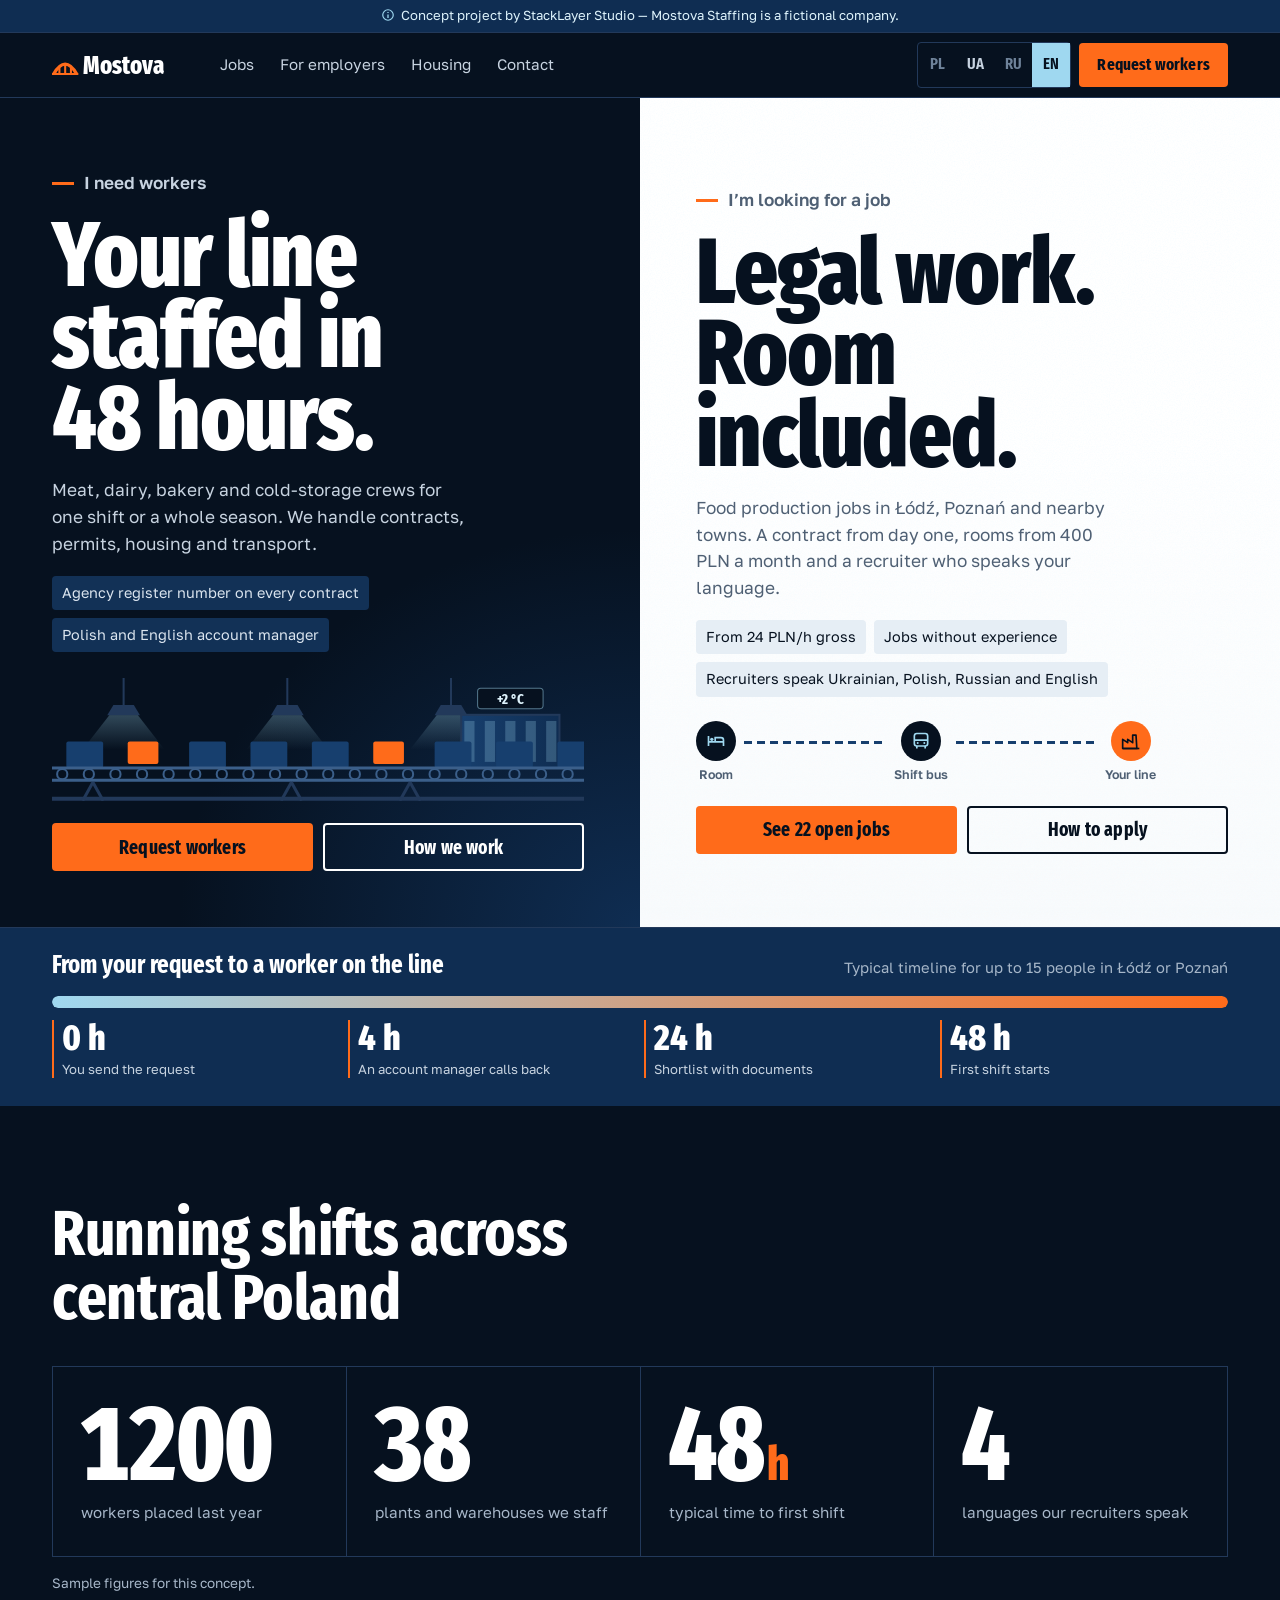
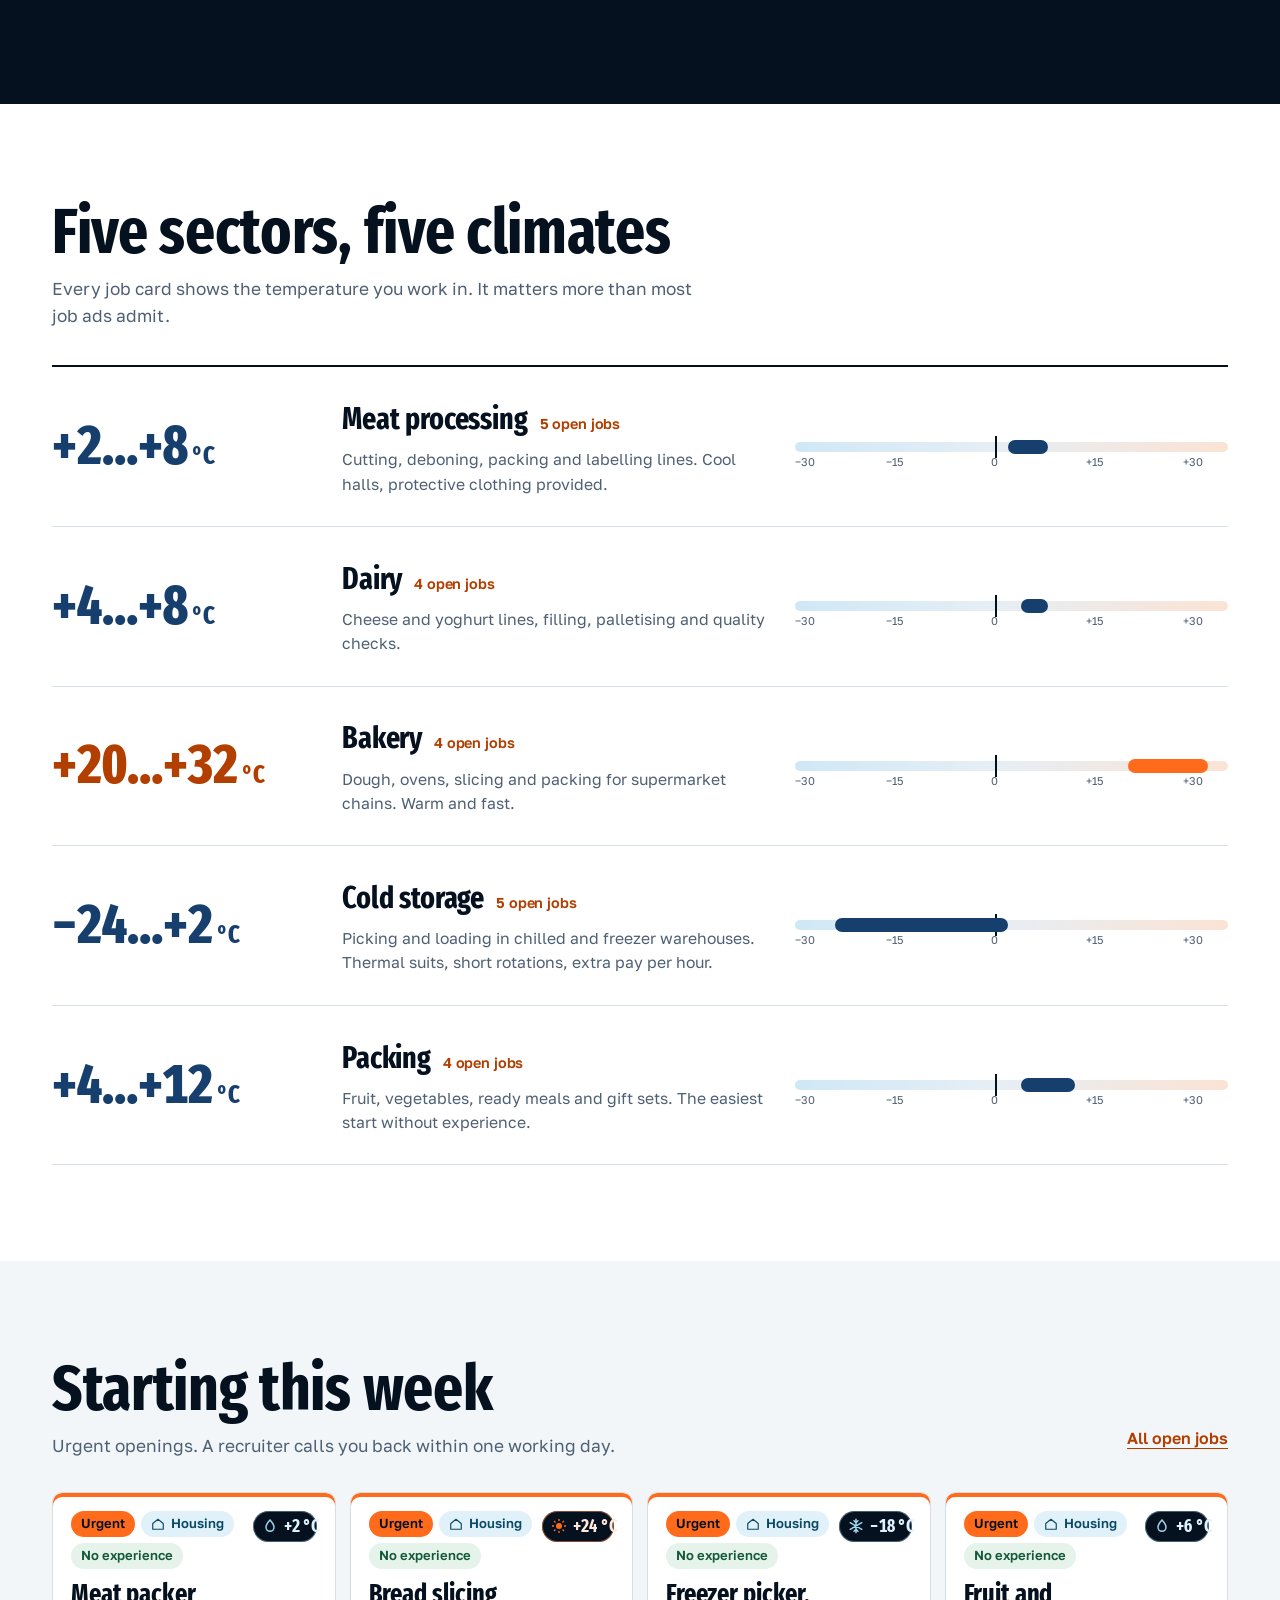
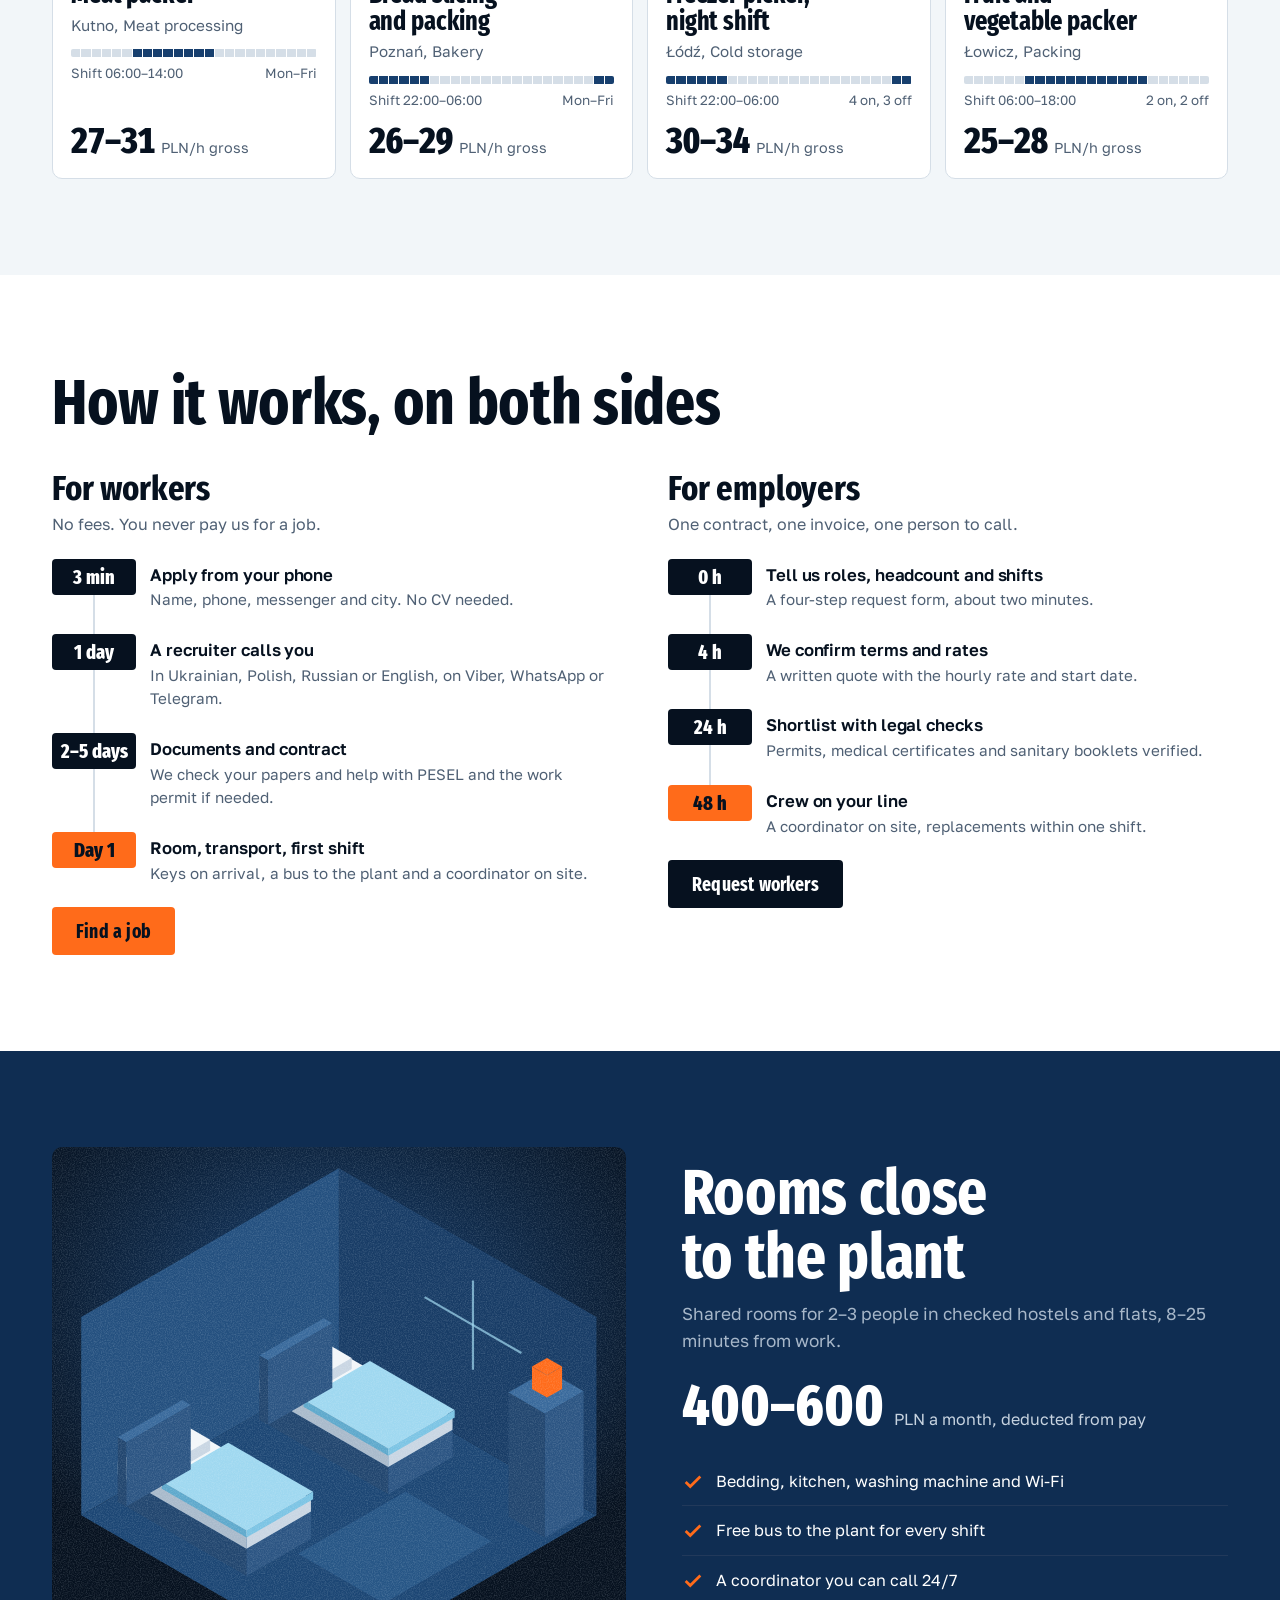
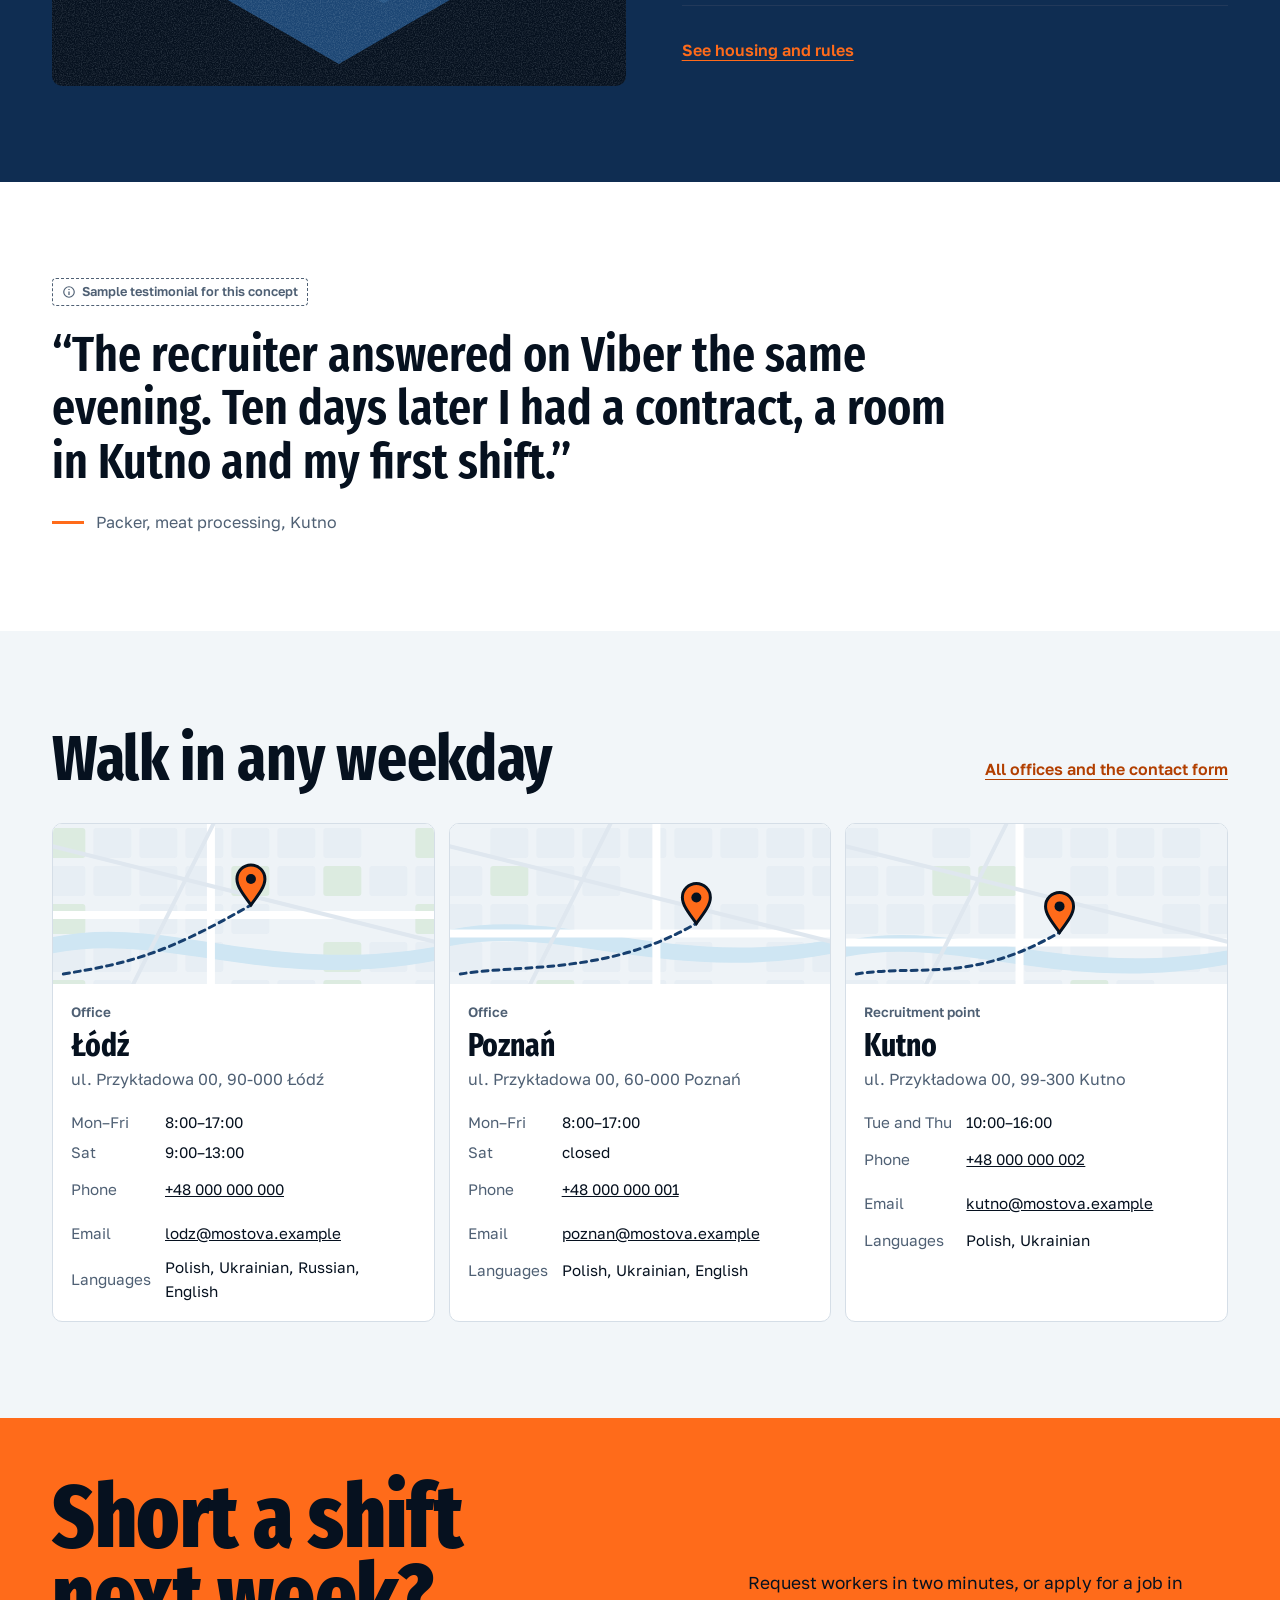
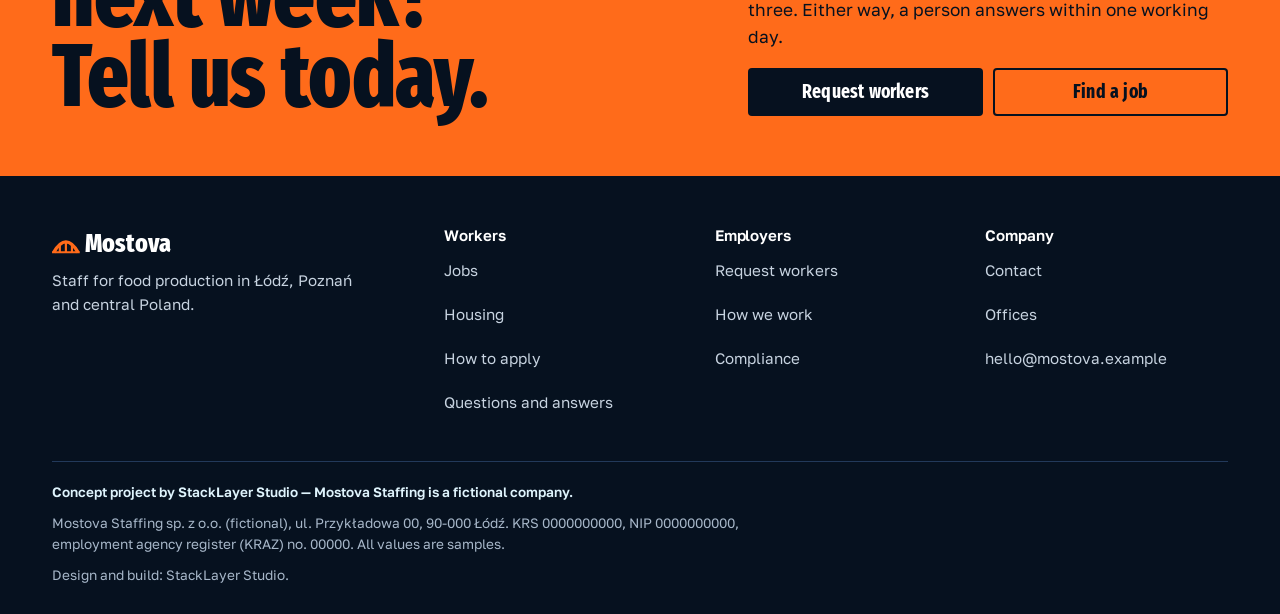
==== index.html @ 9c50c9c3 "Mostova Staffing website concept (Cold Chain)" ====
<!doctype html>
<html lang="en">
<head>
<meta charset="utf-8">
<meta name="viewport" content="width=device-width, initial-scale=1">
<title>Mostova Staffing — food production jobs and workers in Poland</title>
<meta name="description" content="Legal food production jobs with housing in Łódź, Poznań and nearby towns. Workers on the line within 48 hours. Concept project.">
<meta name="theme-color" content="#06111f">
<link rel="icon" href="assets/favicon.svg" type="image/svg+xml">
<link rel="canonical" href="https://stacklayer-studio.github.io/mostova-concept/">
<meta property="og:type" content="website">
<meta property="og:site_name" content="Mostova Staffing (concept)">
<meta property="og:title" content="Mostova Staffing — food production jobs and workers in Poland">
<meta property="og:description" content="Legal food production jobs with housing in Łódź, Poznań and nearby towns. Workers on the line within 48 hours. Concept project.">
<meta property="og:url" content="https://stacklayer-studio.github.io/mostova-concept/">
<meta property="og:image" content="https://stacklayer-studio.github.io/mostova-concept/og.png">
<meta property="og:image:width" content="1200">
<meta property="og:image:height" content="630">
<meta property="og:image:alt" content="Mostova Staffing concept: food production jobs with shift bars and temperature chips">
<meta property="og:locale" content="en_GB">
<meta property="og:locale:alternate" content="uk_UA">
<meta name="twitter:card" content="summary_large_image">
<link rel="preconnect" href="https://fonts.googleapis.com">
<link rel="preconnect" href="https://fonts.gstatic.com" crossorigin>
<link href="https://fonts.googleapis.com/css2?family=Fira+Sans+Extra+Condensed:wght@600;700;800&family=Golos+Text:wght@400;500;600;700&display=swap" rel="stylesheet">
<link rel="stylesheet" href="assets/styles.css">
<script>document.documentElement.classList.add("js");try{var l=localStorage.getItem("mostova.lang");if(l==="uk")document.documentElement.lang="uk"}catch(e){}</script>
<script src="assets/i18n.js" defer></script>
<script src="assets/data.js" defer></script>
<script src="assets/app.js" defer></script>
</head>
<body data-page="home" data-title="meta.home.t" data-desc="meta.home.d">
<a class="skip" href="#main" data-i18n="skip">Skip to content</a>
<p class="concept"><svg viewBox="0 0 24 24" aria-hidden="true"><circle cx="12" cy="12" r="9" fill="none" stroke="currentColor" stroke-width="2"/><path d="M12 11v6M12 7v1.5" stroke="currentColor" stroke-width="2.2"/></svg><span data-i18n="banner">Concept project by StackLayer Studio — Mostova Staffing is a fictional company.</span></p>
<header class="site-header">
  <div class="wrap">
    <a class="brand" href="index.html" data-i18n-attr="aria-label:brand.home" aria-label="Mostova Staffing, home"><svg viewBox="0 0 150 34" aria-hidden="true"><path d="M2 28 Q16 4 30 28" fill="none" stroke="#ff6b1a" stroke-width="4"/><path d="M0 28h32M9 28v-8M16 28v-11M23 28v-8" stroke="#ff6b1a" stroke-width="2.5"/><text x="38" y="28" fill="#fff" font-family="Fira Sans Extra Condensed, Arial Narrow, sans-serif" font-weight="800" font-size="30">Mostova</text></svg></a>
    <nav class="nav" data-i18n-attr="aria-label:nav.main" aria-label="Main">
      <a href="jobs.html" data-i18n="nav.jobs">Jobs</a>
      <a href="employers.html" data-i18n="nav.employers">For employers</a>
      <a href="housing.html" data-i18n="nav.housing">Housing</a>
      <a href="contact.html" data-i18n="nav.contact">Contact</a>
    </nav>
    <div class="header-end">
      <div class="lang" role="group" data-i18n-attr="aria-label:lang.label" aria-label="Language">
        <button type="button" lang="pl" aria-disabled="true" data-i18n-attr="data-tip:lang.soon" data-tip="Coming soon">PL<span class="sr"> <span data-i18n="lang.soon">Coming soon</span></span></button>
        <button type="button" lang="uk" data-lang="uk" aria-pressed="false">UA<span class="sr"> Українська</span></button>
        <button type="button" lang="ru" aria-disabled="true" data-i18n-attr="data-tip:lang.soon" data-tip="Coming soon">RU<span class="sr"> <span data-i18n="lang.soon">Coming soon</span></span></button>
        <button type="button" lang="en" data-lang="en" aria-pressed="true">EN<span class="sr"> English</span></button>
      </div>
      <a class="btn btn-orange btn-sm header-cta" href="employers.html#request" data-i18n="nav.request">Request workers</a>
      <button class="menu-btn" type="button" aria-expanded="false" aria-controls="mobile-nav" data-i18n-attr="aria-label:nav.menu" aria-label="Menu">
        <svg width="22" height="22" viewBox="0 0 22 22" aria-hidden="true"><path class="l1" d="M3 6h16" stroke="currentColor" stroke-width="2"/><path class="l2" d="M3 11h16" stroke="currentColor" stroke-width="2"/><path class="l3" d="M3 16h16" stroke="currentColor" stroke-width="2"/></svg>
      </button>
    </div>
  </div>
  <nav class="mobile-nav" id="mobile-nav" data-i18n-attr="aria-label:nav.menu" aria-label="Menu"><div>
    <a href="index.html" data-i18n="nav.home" aria-current="page">Home</a>
    <a href="jobs.html" data-i18n="nav.jobs">Jobs</a>
      <a href="employers.html" data-i18n="nav.employers">For employers</a>
      <a href="housing.html" data-i18n="nav.housing">Housing</a>
      <a href="contact.html" data-i18n="nav.contact">Contact</a>
    <a class="btn btn-orange" href="employers.html#request" data-i18n="nav.request">Request workers</a>
  </div></nav>
</header>
<main id="main">

  <section class="hero" aria-labelledby="work-h">
    <div class="hero-grid">
      <div class="path path-work">
        <p data-i18n="home.work.who" class="who">I’m looking for a job</p>
        <h1 data-i18n="home.work.h" id="work-h">Legal work. Room included.</h1>
        <p data-i18n="home.work.p">Food production jobs in Łódź, Poznań and nearby towns. A contract from day one, rooms from 400 PLN a month and a recruiter who speaks your language.</p>
        <ul class="facts"><li data-i18n="home.work.f1">From 24 PLN/h gross</li><li data-i18n="home.work.f2">Jobs without experience</li><li data-i18n="home.work.f3">Recruiters speak Ukrainian, Polish, Russian and English</li></ul>
        <div class="route" role="img" data-i18n-attr="aria-label:home.route.aria" aria-label="From your room to the line: a free shift bus, 8 to 25 minutes.">
          <div class="stop"><span><svg viewBox="0 0 24 24" aria-hidden="true"><path d="M3 18V6M3 13h18v5M21 13v-2a3 3 0 00-3-3h-7v5" fill="none" stroke="currentColor" stroke-width="2"/><circle cx="7" cy="10" r="2" fill="currentColor"/></svg></span><span data-i18n="home.route.room">Room</span></div><i class="seg"></i>
          <div class="stop"><span><svg viewBox="0 0 24 24" aria-hidden="true"><rect x="4" y="3" width="16" height="15" rx="3" fill="none" stroke="currentColor" stroke-width="2"/><path d="M4 11h16M7 21v-3M17 21v-3" stroke="currentColor" stroke-width="2"/><circle cx="8" cy="14.5" r="1.2" fill="currentColor"/><circle cx="16" cy="14.5" r="1.2" fill="currentColor"/></svg></span><span data-i18n="home.route.bus">Shift bus</span></div><i class="seg"></i>
          <div class="stop"><span><svg viewBox="0 0 24 24" aria-hidden="true"><path d="M2 21V10l6 4V10l6 4V5h4l1 16z" fill="none" stroke="currentColor" stroke-width="2" stroke-linejoin="round"/><path d="M2 21h20" stroke="currentColor" stroke-width="2"/></svg></span><span data-i18n="home.route.line">Your line</span></div>
        </div>
        <div class="ctas">
          <a class="btn btn-orange" href="jobs.html" id="heroJobs">See 22 open jobs</a>
          <a class="btn btn-ghost" href="#how" data-i18n="home.work.cta2">How to apply</a>
        </div>
      </div>
      <div class="path path-hire on-dark">
        <p data-i18n="home.hire.who" class="who">I need workers</p>
        <h2 data-i18n="home.hire.h">Your line staffed in 48 hours.</h2>
        <p data-i18n="home.hire.p">Meat, dairy, bakery and cold-storage crews for one shift or a whole season. We handle contracts, permits, housing and transport.</p>
        <ul class="facts"><li data-i18n="home.hire.f1">Agency register number on every contract</li><li data-i18n="home.hire.f2">Polish and English account manager</li></ul>
        <svg class="line-art" viewBox="0 0 520 120" aria-hidden="true" preserveAspectRatio="xMidYMax slice">
  <defs><linearGradient id="beamh" x1="0" y1="0" x2="0" y2="1"><stop offset="0" stop-color="#9fd8f0" stop-opacity=".55"/><stop offset="1" stop-color="#9fd8f0" stop-opacity="0"/></linearGradient>
  <linearGradient id="doorh" x1="0" y1="0" x2="1" y2="0"><stop offset="0" stop-color="#173f6e"/><stop offset="1" stop-color="#0f2d52"/></linearGradient></defs>
  <path d="M70 0v26.4" stroke="#22395a" stroke-width="2"/><path d="M54 36.4h32l-6-10h-20z" fill="#22395a"/><path d="M56 36.4L30 70h80L84 36.4z" fill="url(#beamh)" opacity=".5"/><path d="M230 0v26.4" stroke="#22395a" stroke-width="2"/><path d="M214 36.4h32l-6-10h-20z" fill="#22395a"/><path d="M216 36.4L190 70h80L244 36.4z" fill="url(#beamh)" opacity=".5"/><path d="M390 0v26.4" stroke="#22395a" stroke-width="2"/><path d="M374 36.4h32l-6-10h-20z" fill="#22395a"/><path d="M376 36.4L350 70h80L404 36.4z" fill="url(#beamh)" opacity=".5"/>
  <rect x="400" y="36" width="96" height="52" fill="url(#doorh)" stroke="#22395a" stroke-width="2"/>
  <path d="M408 42v40" stroke="#9fd8f0" stroke-opacity=".25" stroke-width="10"/><path d="M428 42v40" stroke="#9fd8f0" stroke-opacity=".25" stroke-width="10"/><path d="M448 42v40" stroke="#9fd8f0" stroke-opacity=".25" stroke-width="10"/><path d="M468 42v40" stroke="#9fd8f0" stroke-opacity=".25" stroke-width="10"/><path d="M488 42v40" stroke="#9fd8f0" stroke-opacity=".25" stroke-width="10"/>
  <rect x="416" y="10" width="64" height="20" rx="3" fill="#06111f" stroke="#9fd8f0" stroke-opacity=".5"/>
  <text x="448" y="25" text-anchor="middle" font-family="Fira Sans Extra Condensed, Arial Narrow, sans-serif" font-weight="700" font-size="14" fill="#def3fc">+2 °C</text>
  <g class="move"><rect class="crate" x="-46" y="62" width="36" height="26" rx="2"/><rect class="crate" x="14" y="62" width="36" height="26" rx="2"/><rect class="crate-hot" x="74" y="62" width="30" height="22" rx="2"/><rect class="crate" x="134" y="62" width="36" height="26" rx="2"/><rect class="crate" x="194" y="62" width="36" height="26" rx="2"/><rect class="crate" x="254" y="62" width="36" height="26" rx="2"/><rect class="crate-hot" x="314" y="62" width="30" height="22" rx="2"/><rect class="crate" x="374" y="62" width="36" height="26" rx="2"/><rect class="crate" x="434" y="62" width="36" height="26" rx="2"/><rect class="crate" x="494" y="62" width="36" height="26" rx="2"/><rect class="crate-hot" x="554" y="62" width="30" height="22" rx="2"/></g>
  <path class="belt" d="M0 88H520M0 100H520" stroke-width="3"/>
  <circle cx="10" cy="94" r="5" fill="none" stroke="#3b5f8a" stroke-width="2"/><circle cx="36" cy="94" r="5" fill="none" stroke="#3b5f8a" stroke-width="2"/><circle cx="62" cy="94" r="5" fill="none" stroke="#3b5f8a" stroke-width="2"/><circle cx="88" cy="94" r="5" fill="none" stroke="#3b5f8a" stroke-width="2"/><circle cx="114" cy="94" r="5" fill="none" stroke="#3b5f8a" stroke-width="2"/><circle cx="140" cy="94" r="5" fill="none" stroke="#3b5f8a" stroke-width="2"/><circle cx="166" cy="94" r="5" fill="none" stroke="#3b5f8a" stroke-width="2"/><circle cx="192" cy="94" r="5" fill="none" stroke="#3b5f8a" stroke-width="2"/><circle cx="218" cy="94" r="5" fill="none" stroke="#3b5f8a" stroke-width="2"/><circle cx="244" cy="94" r="5" fill="none" stroke="#3b5f8a" stroke-width="2"/><circle cx="270" cy="94" r="5" fill="none" stroke="#3b5f8a" stroke-width="2"/><circle cx="296" cy="94" r="5" fill="none" stroke="#3b5f8a" stroke-width="2"/><circle cx="322" cy="94" r="5" fill="none" stroke="#3b5f8a" stroke-width="2"/><circle cx="348" cy="94" r="5" fill="none" stroke="#3b5f8a" stroke-width="2"/><circle cx="374" cy="94" r="5" fill="none" stroke="#3b5f8a" stroke-width="2"/><circle cx="400" cy="94" r="5" fill="none" stroke="#3b5f8a" stroke-width="2"/><circle cx="426" cy="94" r="5" fill="none" stroke="#3b5f8a" stroke-width="2"/><circle cx="452" cy="94" r="5" fill="none" stroke="#3b5f8a" stroke-width="2"/><circle cx="478" cy="94" r="5" fill="none" stroke="#3b5f8a" stroke-width="2"/><circle cx="504" cy="94" r="5" fill="none" stroke="#3b5f8a" stroke-width="2"/>
  <path d="M0 118H520" stroke="#22395a" stroke-width="4"/>
  <path d="M40 102l-10 18M40 102l10 18" stroke="#22395a" stroke-width="3"/><path d="M234 102l-10 18M234 102l10 18" stroke="#22395a" stroke-width="3"/><path d="M350 102l-10 18M350 102l10 18" stroke="#22395a" stroke-width="3"/>
</svg>
        <div class="ctas">
          <a class="btn btn-orange" href="employers.html#request" data-i18n="home.hire.cta">Request workers</a>
          <a class="btn btn-ghost" href="employers.html#process" data-i18n="home.hire.cta2">How we work</a>
        </div>
      </div>
    </div>
    <div class="board" role="group" data-i18n-attr="aria-label:board.aria" aria-label="Timeline from request to first shift">
      <div class="wrap">
        <div class="board-top"><strong data-i18n="board.h">From your request to a worker on the line</strong><span data-i18n="board.sub">Typical timeline for up to 15 people in Łódź or Poznań</span></div>
        <div class="track" aria-hidden="true"><i></i></div>
        <ol class="marks">
          <li><b data-i18n="board.0">0 h</b><span data-i18n="board.0p">You send the request</span></li>
          <li><b data-i18n="board.1">4 h</b><span data-i18n="board.1p">An account manager calls back</span></li>
          <li><b data-i18n="board.2">24 h</b><span data-i18n="board.2p">Shortlist with documents</span></li>
          <li><b data-i18n="board.3">48 h</b><span data-i18n="board.3p">First shift starts</span></li>
        </ol>
      </div>
    </div>
  </section>

  <section class="sec on-dark" aria-labelledby="numbers-h">
    <div class="wrap">
      <div class="sec-head"><h2 data-i18n="home.num.h" id="numbers-h">Running shifts across central Poland</h2></div>
      <ul class="numbers" data-reveal>
        <li><b data-count="1200">1200</b><span data-i18n="home.num.1">workers placed last year</span></li>
        <li><b data-count="38">38</b><span data-i18n="home.num.2">plants and warehouses we staff</span></li>
        <li><b><em data-count="48">48</em><small data-i18n="u.h">h</small></b><span data-i18n="home.num.3">typical time to first shift</span></li>
        <li><b data-count="4">4</b><span data-i18n="home.num.4">languages our recruiters speak</span></li>
      </ul>
      <p data-i18n="home.num.note" class="note">Sample figures for this concept.</p>
    </div>
  </section>

  <section class="sec" aria-labelledby="sectors-h">
    <div class="wrap">
      <div class="sec-head"><h2 data-i18n="home.sec.h" id="sectors-h">Five sectors, five climates</h2><p data-i18n="home.sec.p">Every job card shows the temperature you work in. It matters more than most job ads admit.</p></div>
      <ul class="sectors">
        <li class="sector" data-reveal>
          <span class="temp">+2…+8<small style="font-size:.45em"> °C</small></span>
          <div><h3><a href="jobs.html?sector=meat" data-sector-name="meat">Meat processing</a><span class="count" data-sector-count="meat"></span></h3><p data-i18n="sec.meat.p">Cutting, deboning, packing and labelling lines. Cool halls, protective clothing provided.</p></div>
          <div class="thermo" role="img" aria-label="+2 … +8 °C">
            <span class="scale"></span><span class="zero" style="left:46.15384615384615%"></span>
            <span class="band" style="left:49.23076923076923%;width:9.230769230769234%"></span>
            <span class="tick first" style="left:0%" aria-hidden="true">−30</span><span class="tick" style="left:23.076923076923077%" aria-hidden="true">−15</span><span class="tick" style="left:46.15384615384615%" aria-hidden="true">0</span><span class="tick" style="left:69.23076923076923%" aria-hidden="true">+15</span><span class="tick last" style="left:92.3076923076923%" aria-hidden="true">+30</span>
          </div>
        </li>
        <li class="sector" data-reveal>
          <span class="temp">+4…+8<small style="font-size:.45em"> °C</small></span>
          <div><h3><a href="jobs.html?sector=dairy" data-sector-name="dairy">Dairy</a><span class="count" data-sector-count="dairy"></span></h3><p data-i18n="sec.dairy.p">Cheese and yoghurt lines, filling, palletising and quality checks.</p></div>
          <div class="thermo" role="img" aria-label="+4 … +8 °C">
            <span class="scale"></span><span class="zero" style="left:46.15384615384615%"></span>
            <span class="band" style="left:52.307692307692314%;width:6.153846153846153%"></span>
            <span class="tick first" style="left:0%" aria-hidden="true">−30</span><span class="tick" style="left:23.076923076923077%" aria-hidden="true">−15</span><span class="tick" style="left:46.15384615384615%" aria-hidden="true">0</span><span class="tick" style="left:69.23076923076923%" aria-hidden="true">+15</span><span class="tick last" style="left:92.3076923076923%" aria-hidden="true">+30</span>
          </div>
        </li>
        <li class="sector" data-reveal>
          <span class="temp warm">+20…+32<small style="font-size:.45em"> °C</small></span>
          <div><h3><a href="jobs.html?sector=bakery" data-sector-name="bakery">Bakery</a><span class="count" data-sector-count="bakery"></span></h3><p data-i18n="sec.bakery.p">Dough, ovens, slicing and packing for supermarket chains. Warm and fast.</p></div>
          <div class="thermo" role="img" aria-label="+20 … +32 °C">
            <span class="scale"></span><span class="zero" style="left:46.15384615384615%"></span>
            <span class="band warm" style="left:76.92307692307693%;width:18.461538461538453%"></span>
            <span class="tick first" style="left:0%" aria-hidden="true">−30</span><span class="tick" style="left:23.076923076923077%" aria-hidden="true">−15</span><span class="tick" style="left:46.15384615384615%" aria-hidden="true">0</span><span class="tick" style="left:69.23076923076923%" aria-hidden="true">+15</span><span class="tick last" style="left:92.3076923076923%" aria-hidden="true">+30</span>
          </div>
        </li>
        <li class="sector" data-reveal>
          <span class="temp">−24…+2<small style="font-size:.45em"> °C</small></span>
          <div><h3><a href="jobs.html?sector=cold" data-sector-name="cold">Cold storage</a><span class="count" data-sector-count="cold"></span></h3><p data-i18n="sec.cold.p">Picking and loading in chilled and freezer warehouses. Thermal suits, short rotations, extra pay per hour.</p></div>
          <div class="thermo" role="img" aria-label="−24 … +2 °C">
            <span class="scale"></span><span class="zero" style="left:46.15384615384615%"></span>
            <span class="band" style="left:9.230769230769232%;width:40%"></span>
            <span class="tick first" style="left:0%" aria-hidden="true">−30</span><span class="tick" style="left:23.076923076923077%" aria-hidden="true">−15</span><span class="tick" style="left:46.15384615384615%" aria-hidden="true">0</span><span class="tick" style="left:69.23076923076923%" aria-hidden="true">+15</span><span class="tick last" style="left:92.3076923076923%" aria-hidden="true">+30</span>
          </div>
        </li>
        <li class="sector" data-reveal>
          <span class="temp">+4…+12<small style="font-size:.45em"> °C</small></span>
          <div><h3><a href="jobs.html?sector=packing" data-sector-name="packing">Packing</a><span class="count" data-sector-count="packing"></span></h3><p data-i18n="sec.packing.p">Fruit, vegetables, ready meals and gift sets. The easiest start without experience.</p></div>
          <div class="thermo" role="img" aria-label="+4 … +12 °C">
            <span class="scale"></span><span class="zero" style="left:46.15384615384615%"></span>
            <span class="band" style="left:52.307692307692314%;width:12.3076923076923%"></span>
            <span class="tick first" style="left:0%" aria-hidden="true">−30</span><span class="tick" style="left:23.076923076923077%" aria-hidden="true">−15</span><span class="tick" style="left:46.15384615384615%" aria-hidden="true">0</span><span class="tick" style="left:69.23076923076923%" aria-hidden="true">+15</span><span class="tick last" style="left:92.3076923076923%" aria-hidden="true">+30</span>
          </div>
        </li>
      </ul>
    </div>
  </section>

  <section class="sec frost" aria-labelledby="urgent-h">
    <div class="wrap">
      <div class="sec-head-row">
        <div class="sec-head"><h2 data-i18n="home.urg.h" id="urgent-h">Starting this week</h2><p data-i18n="home.urg.p">Urgent openings. A recruiter calls you back within one working day.</p></div>
        <a class="link-more" href="jobs.html" data-i18n="home.urg.all">All open jobs</a>
      </div>
      <div class="jobs-grid four" id="urgentJobs"></div>
    </div>
  </section>

  <section class="sec" id="how" aria-labelledby="how-h">
    <div class="wrap">
      <div class="sec-head"><h2 data-i18n="home.how.h" id="how-h">How it works, on both sides</h2></div>
      <div class="tracks">
        <div class="track-col" data-reveal><h3 data-i18n="home.how.w">For workers</h3><p data-i18n="home.how.wp">No fees. You never pay us for a job.</p><ol class="steps">
<li><span class="t" data-i18n="home.how.w1t">3 min</span><div><h4 data-i18n="home.how.w1">Apply from your phone</h4><p data-i18n="home.how.w1p">Name, phone, messenger and city. No CV needed.</p></div></li>
<li><span class="t" data-i18n="home.how.w2t">1 day</span><div><h4 data-i18n="home.how.w2">A recruiter calls you</h4><p data-i18n="home.how.w2p">In Ukrainian, Polish, Russian or English, on Viber, WhatsApp or Telegram.</p></div></li>
<li><span class="t" data-i18n="home.how.w3t">2–5 days</span><div><h4 data-i18n="home.how.w3">Documents and contract</h4><p data-i18n="home.how.w3p">We check your papers and help with PESEL and the work permit if needed.</p></div></li>
<li><span class="t" data-i18n="home.how.w4t">Day 1</span><div><h4 data-i18n="home.how.w4">Room, transport, first shift</h4><p data-i18n="home.how.w4p">Keys on arrival, a bus to the plant and a coordinator on site.</p></div></li>
</ol>
          <a class="btn btn-orange" href="jobs.html" data-i18n="home.final.find">Find a job</a></div>
        <div class="track-col" data-reveal><h3 data-i18n="home.how.e">For employers</h3><p data-i18n="home.how.ep">One contract, one invoice, one person to call.</p><ol class="steps">
<li><span class="t">0 h</span><div><h4 data-i18n="home.how.e1">Tell us roles, headcount and shifts</h4><p data-i18n="home.how.e1p">A four-step request form, about two minutes.</p></div></li>
<li><span class="t">4 h</span><div><h4 data-i18n="home.how.e2">We confirm terms and rates</h4><p data-i18n="home.how.e2p">A written quote with the hourly rate and start date.</p></div></li>
<li><span class="t">24 h</span><div><h4 data-i18n="home.how.e3">Shortlist with legal checks</h4><p data-i18n="home.how.e3p">Permits, medical certificates and sanitary booklets verified.</p></div></li>
<li><span class="t">48 h</span><div><h4 data-i18n="home.how.e4">Crew on your line</h4><p data-i18n="home.how.e4p">A coordinator on site, replacements within one shift.</p></div></li>
</ol>
          <a class="btn btn-ink" href="employers.html#request" data-i18n="home.hire.cta">Request workers</a></div>
      </div>
    </div>
  </section>

  <section class="sec navy on-dark" id="housing" aria-labelledby="housing-h">
    <div class="wrap housing">
      <div class="iso-wrap" data-iso="2" data-iso-label="home.house.aria"></div>
      <div>
        <div class="sec-head" style="margin-bottom:0"><h2 data-i18n="home.house.h" id="housing-h">Rooms close to the plant</h2><p data-i18n="home.house.p">Shared rooms for 2–3 people in checked hostels and flats, 8–25 minutes from work.</p></div>
        <p class="price-tag"><b>400–600</b><span data-i18n="home.house.price">PLN a month, deducted from pay</span></p>
        <ul class="checks">
          <li><svg viewBox="0 0 24 24" aria-hidden="true"><path d="M4 12l5 5L20 6" fill="none" stroke="currentColor" stroke-width="3"/></svg><span data-i18n="home.house.c1">Bedding, kitchen, washing machine and Wi-Fi</span></li>
          <li><svg viewBox="0 0 24 24" aria-hidden="true"><path d="M4 12l5 5L20 6" fill="none" stroke="currentColor" stroke-width="3"/></svg><span data-i18n="home.house.c2">Free bus to the plant for every shift</span></li>
          <li><svg viewBox="0 0 24 24" aria-hidden="true"><path d="M4 12l5 5L20 6" fill="none" stroke="currentColor" stroke-width="3"/></svg><span data-i18n="home.house.c3">A coordinator you can call 24/7</span></li>
        </ul>
        <p style="margin:22px 0 0"><a class="link-more" href="housing.html" data-i18n="home.house.more">See housing and rules</a></p>
      </div>
    </div>
  </section>

  <section class="sec" aria-labelledby="quote-h">
    <div class="wrap">
      <h2 data-i18n="home.q.h" id="quote-h" class="sr">What workers say</h2>
      <figure class="quote" data-reveal>
        <span class="sample"><svg width="14" height="14" viewBox="0 0 24 24" aria-hidden="true"><circle cx="12" cy="12" r="9" fill="none" stroke="currentColor" stroke-width="2"/><path d="M12 11v6M12 7v1.5" stroke="currentColor" stroke-width="2.2"/></svg><span data-i18n="home.q.sample">Sample testimonial for this concept</span></span>
        <blockquote data-i18n="home.q.text">“The recruiter answered on Viber the same evening. Ten days later I had a contract, a room in Kutno and my first shift.”</blockquote>
        <figcaption data-i18n="home.q.by">Packer, meat processing, Kutno</figcaption>
      </figure>
    </div>
  </section>

  <section class="sec frost" id="offices" aria-labelledby="offices-h">
    <div class="wrap">
      <div class="sec-head-row">
        <div class="sec-head"><h2 data-i18n="home.off.h" id="offices-h">Walk in any weekday</h2></div>
        <a class="link-more" href="contact.html" data-i18n="home.off.more">All offices and the contact form</a>
      </div>
      <div class="offices" id="officeList"></div>
    </div>
  </section>

  <section class="final" aria-labelledby="final-h">
    <div class="wrap">
      <h2 data-i18n="home.final.h" id="final-h">Short a shift next week? Tell us today.</h2>
      <div>
        <p data-i18n="home.final.p">Request workers in two minutes, or apply for a job in three. Either way, a person answers within one working day.</p>
        <div class="ctas">
          <a class="btn btn-ink" href="employers.html#request" data-i18n="home.hire.cta">Request workers</a>
          <a class="btn btn-ghost" href="jobs.html" data-i18n="home.final.find">Find a job</a>
        </div>
      </div>
    </div>
  </section>
</main>
<footer class="site-footer">
  <div class="wrap">
    <div class="foot-grid">
      <div>
        <svg viewBox="0 0 150 34" width="130" aria-hidden="true"><path d="M2 28 Q16 4 30 28" fill="none" stroke="#ff6b1a" stroke-width="4"/><path d="M0 28h32M9 28v-8M16 28v-11M23 28v-8" stroke="#ff6b1a" stroke-width="2.5"/><text x="38" y="28" fill="#fff" font-family="Fira Sans Extra Condensed, Arial Narrow, sans-serif" font-weight="800" font-size="30">Mostova</text></svg>
        <p style="margin-top:12px;max-width:34ch" data-i18n="foot.tag">Staff for food production in Łódź, Poznań and central Poland.</p>
      </div>
      <div><h3 data-i18n="foot.workers">Workers</h3><ul><li><a href="jobs.html" data-i18n="nav.jobs">Jobs</a></li><li><a href="housing.html" data-i18n="nav.housing">Housing</a></li><li><a href="index.html#how" data-i18n="foot.apply">How to apply</a></li><li><a href="contact.html#faq" data-i18n="foot.faq">Questions and answers</a></li></ul></div>
      <div><h3 data-i18n="foot.employers">Employers</h3><ul><li><a href="employers.html#request" data-i18n="nav.request">Request workers</a></li><li><a href="employers.html#process" data-i18n="foot.process">How we work</a></li><li><a href="employers.html#compliance" data-i18n="foot.compliance">Compliance</a></li></ul></div>
      <div><h3 data-i18n="foot.company">Company</h3><ul><li><a href="contact.html" data-i18n="nav.contact">Contact</a></li><li><a href="contact.html#offices" data-i18n="foot.offices">Offices</a></li><li><a href="mailto:hello@mostova.example">hello@mostova.example</a></li></ul></div>
    </div>
    <div class="foot-legal">
      <p class="foot-concept" data-i18n="banner">Concept project by StackLayer Studio — Mostova Staffing is a fictional company.</p>
      <p data-i18n="foot.legal">Mostova Staffing sp. z o.o. (fictional), ul. Przykładowa 00, 90-000 Łódź. KRS 0000000000, NIP 0000000000, employment agency register (KRAZ) no. 00000. All values are samples.</p>
      <p data-i18n="foot.made">Design and build: StackLayer Studio.</p>
    </div>
  </div>
</footer>
</body>
</html>
---- assets/styles.css ----
/* Mostova Staffing — concept B "Cold Chain" (portfolio demo by StackLayer Studio) */
:root {
  --ink: #06111f;
  --ink-2: #0a1a2e;
  --navy: #0f2d52;
  --navy-2: #173f6e;
  --frost: #f2f6f9;
  --frost-2: #e6eef5;
  --white: #ffffff;
  --steel: #4f6074;
  --steel-light: #a7b7c9;
  --mist: #c7d3e0;
  --line: #d5dee7;
  --line-dark: #22395a;
  --orange: #ff6b1a;
  --orange-hi: #ff8440;
  --orange-deep: #b23f00;
  --ice: #9fd8f0;
  --ice-hi: #def3fc;
  --ok: #1d7a4c;
  --err: #b42318;
  --err-dark: #ffb4a8;

  --f-display: "Fira Sans Extra Condensed", "Arial Narrow", sans-serif;
  --f-body: "Golos Text", system-ui, -apple-system, "Segoe UI", sans-serif;

  --gutter: 16px;
  --max: 1240px;
  --r-s: 4px;
  --r-m: 10px;
  --r-l: 16px;
  --ease: cubic-bezier(.2, .8, .2, 1);
  --frost-tex: url("data:image/svg+xml,%3Csvg xmlns='http://www.w3.org/2000/svg' width='220' height='220'%3E%3Cfilter id='n'%3E%3CfeTurbulence type='fractalNoise' baseFrequency='.85' numOctaves='3' stitchTiles='stitch'/%3E%3CfeColorMatrix values='0 0 0 0 .85 0 0 0 0 .95 0 0 0 0 1 0 0 0 1.4 -.55'/%3E%3C/filter%3E%3Crect width='100%25' height='100%25' filter='url(%23n)'/%3E%3C/svg%3E");
  color-scheme: light;
}
@media (min-width: 768px) { :root { --gutter: 32px; } }

*, *::before, *::after { box-sizing: border-box; }
html { -webkit-text-size-adjust: 100%; scroll-padding-top: 84px; }
body {
  margin: 0; font-family: var(--f-body); font-size: 1rem; line-height: 1.55;
  color: var(--ink); background: var(--white); overflow-x: clip;
  -webkit-font-smoothing: antialiased;
}
img, svg { display: block; max-width: 100%; }
a { color: inherit; }
button, input, select, textarea { font: inherit; color: inherit; }
h1, h2, h3, h4 { font-family: var(--f-display); line-height: 1; margin: 0; font-weight: 700; letter-spacing: -.005em; text-wrap: balance; }
p { margin: 0 0 1em; }
ul, ol { margin: 0; padding: 0; list-style: none; }
[hidden] { display: none !important; }

:focus-visible { outline: 3px solid var(--orange); outline-offset: 3px; border-radius: 2px; }
.on-dark :focus-visible, .site-header :focus-visible, .site-footer :focus-visible { outline-color: var(--ice); }

.skip { position: absolute; left: -999px; top: 8px; background: var(--orange); color: var(--ink); padding: 10px 16px; z-index: 200; font-weight: 600; }
.skip:focus { left: 8px; }
.wrap { width: 100%; max-width: var(--max); margin: 0 auto; padding: 0 var(--gutter); }
.sr { position: absolute !important; width: 1px; height: 1px; overflow: hidden; clip: rect(0 0 0 0); white-space: nowrap; }

/* ---------- Concept banner ---------- */
.concept { margin: 0;
  background: var(--navy); color: var(--ice-hi); font-size: .82rem; line-height: 1.35;
  text-align: center; padding: 7px var(--gutter); border-bottom: 1px solid var(--line-dark);
}
.concept svg { display: inline-block; width: 14px; height: 14px; vertical-align: -2px; margin-right: 6px; color: var(--ice); }

/* ---------- Header ---------- */
.site-header { position: sticky; top: 0; z-index: 50; background: var(--ink); color: var(--white); border-bottom: 1px solid var(--line-dark); }
.site-header .wrap { display: flex; align-items: center; gap: 12px; min-height: 64px; }
.brand { display: flex; align-items: center; text-decoration: none; min-height: 44px; flex: none; }
.brand svg { height: 28px; width: auto; }
.nav { display: none; gap: 2px; margin-left: 20px; }
.nav a { text-decoration: none; padding: 10px 12px; min-height: 44px; display: inline-flex; align-items: center; color: var(--mist); font-size: .95rem; transition: color .15s, box-shadow .2s var(--ease); }
.nav a:hover { color: var(--white); box-shadow: inset 0 -3px 0 var(--line-dark); }
.nav a[aria-current="page"] { color: var(--white); box-shadow: inset 0 -3px 0 var(--orange); }
.header-end { margin-left: auto; display: flex; align-items: center; gap: 8px; }
.lang { display: flex; border: 1px solid var(--line-dark); border-radius: var(--r-s); }
.lang button {
  position: relative; background: none; border: 0; min-width: 38px; min-height: 44px; padding: 0 6px;
  font-family: var(--f-display); font-weight: 600; font-size: 1rem; color: var(--mist); cursor: pointer;
  transition: background .15s, color .15s;
}
.lang button:hover { color: var(--white); }
.lang button[aria-pressed="true"] { color: var(--ink); background: var(--ice); }
.lang button[aria-disabled="true"] { color: #6f839a; cursor: help; }
.lang button[aria-disabled="true"]::after {
  content: attr(data-tip); position: absolute; top: calc(100% + 8px); left: 50%; transform: translate(-50%, -4px);
  background: var(--white); color: var(--ink); font-family: var(--f-body); font-size: .8rem; font-weight: 600;
  padding: 6px 10px; border-radius: var(--r-s); white-space: nowrap; box-shadow: 0 6px 20px rgba(6,17,31,.35);
  opacity: 0; pointer-events: none; transition: opacity .15s, transform .15s var(--ease); z-index: 5;
}
.lang button[aria-disabled="true"]:hover::after, .lang button[aria-disabled="true"]:focus-visible::after, .lang button.tip::after { opacity: 1; transform: translate(-50%, 0); }
.btn.header-cta { display: none; }
.menu-btn { background: none; border: 1px solid var(--line-dark); color: var(--white); min-width: 44px; min-height: 44px; border-radius: var(--r-s); cursor: pointer; display: grid; place-items: center; }
.menu-btn path { transition: transform .25s var(--ease), opacity .2s; transform-origin: 11px 11px; }
.menu-btn[aria-expanded="true"] .l1 { transform: translateY(5px) rotate(45deg); }
.menu-btn[aria-expanded="true"] .l2 { opacity: 0; }
.menu-btn[aria-expanded="true"] .l3 { transform: translateY(-5px) rotate(-45deg); }
.mobile-nav { display: grid; grid-template-rows: 0fr; transition: grid-template-rows .3s var(--ease); background: var(--ink); }
.mobile-nav > div { overflow: hidden; visibility: hidden; transition: visibility 0s .3s; }
.mobile-nav.open > div { visibility: visible; transition-delay: 0s; }
.mobile-nav.open { grid-template-rows: 1fr; border-top: 1px solid var(--line-dark); }
.mobile-nav a:not(.btn) { display: flex; align-items: center; min-height: 54px; padding: 0 var(--gutter); color: var(--white); text-decoration: none; border-bottom: 1px solid var(--line-dark); font-family: var(--f-display); font-size: 1.45rem; font-weight: 600; }
.mobile-nav a[aria-current="page"] { box-shadow: inset 4px 0 0 var(--orange); }
.mobile-nav .btn { margin: 16px var(--gutter) 20px; width: calc(100% - 2 * var(--gutter)); }
@media (max-width: 380px) { .lang button { min-width: 34px; padding: 0 4px; } .brand svg { height: 24px; } }
@media (min-width: 1100px) {
  .nav { display: flex; }
  .btn.header-cta { display: inline-flex; }
  .menu-btn, .mobile-nav { display: none; }
}

/* ---------- Buttons ---------- */
.btn {
  display: inline-flex; align-items: center; justify-content: center; gap: 10px; text-align: center;
  min-height: 48px; padding: 0 22px; border-radius: var(--r-s); border: 2px solid transparent;
  font-family: var(--f-display); font-weight: 700; font-size: 1.2rem; letter-spacing: .01em; line-height: 1.1;
  text-decoration: none; cursor: pointer; transition: transform .12s var(--ease), background .15s, color .15s, border-color .15s, box-shadow .15s;
}
.btn:active { transform: translateY(1px) scale(.985); }
.btn-orange { background: var(--orange); color: var(--ink); }
.btn-orange:hover { background: var(--orange-hi); box-shadow: 0 6px 18px -8px rgba(255,107,26,.8); }
.btn-ink { background: var(--ink); color: var(--white); }
.btn-ink:hover { background: var(--navy); }
.btn-ghost { border-color: currentColor; background: transparent; }
.btn-ghost:hover { background: rgba(127,150,175,.14); }
.btn-quiet { background: var(--frost); color: var(--ink); border-color: var(--line); }
.btn-quiet:hover { border-color: var(--navy-2); }
.btn-sm { min-height: 44px; padding: 0 16px; font-size: 1.05rem; }
.btn-block { width: 100%; }
.btn svg { width: 18px; height: 18px; flex: none; }
.link-more { font-weight: 600; color: var(--orange-deep); min-height: 44px; display: inline-flex; align-items: center; gap: 8px; text-underline-offset: 4px; }
.link-more:hover { text-decoration-thickness: 2px; }
.on-dark .link-more { color: var(--orange); }

/* ---------- Chips ---------- */
.chips { display: flex; flex-wrap: wrap; gap: 6px; }
.chip { display: inline-flex; align-items: center; gap: 6px; padding: 4px 10px; border-radius: 99px; font-size: .82rem; font-weight: 600; line-height: 1.35; white-space: nowrap; }
.chip svg { width: 14px; height: 14px; flex: none; }
.chip-urgent { background: var(--orange); color: var(--ink); }
.chip-house { background: #e1f1f9; color: #0b4a66; }
.chip-exp { background: #e5f3ea; color: #145a37; }
.chip-new { background: var(--frost-2); color: var(--navy); }
.chip-closed { background: #fde8e6; color: #8c1d13; }
/* Temperature chip: large, bold, light text on ink */
.tchip {
  display: inline-flex; align-items: center; gap: 6px; padding: 5px 12px 5px 9px; border-radius: 99px;
  background: var(--ink); color: var(--ice-hi); font-family: var(--f-display); font-weight: 700; font-size: 1.12rem;
  line-height: 1.15; letter-spacing: .01em; white-space: nowrap; font-variant-numeric: tabular-nums;
  box-shadow: inset 0 0 0 1px rgba(159,216,240,.4);
}
.tchip svg { width: 16px; height: 16px; flex: none; }
.tchip.t-freeze svg { color: var(--ice); }
.tchip.t-chill svg { color: var(--ice); }
.tchip.t-warm { color: #ffe9dc; box-shadow: inset 0 0 0 1px rgba(255,132,64,.5); }
.tchip.t-warm svg { color: var(--orange); }
.on-dark .tchip { background: rgba(6,17,31,.7); }

/* ---------- Sections ---------- */
.sec { padding: 64px 0; }
@media (min-width: 768px) { .sec { padding: 96px 0; } }
.on-dark { background: var(--ink); color: var(--white); }
.navy { background: var(--navy); }
.frost { background: var(--frost); }
.sec-head { display: grid; gap: 12px; margin-bottom: 36px; max-width: 760px; }
.sec-head h2 { font-size: clamp(2.3rem, 7vw, 4rem); }
.sec-head p { color: var(--steel); font-size: 1.08rem; margin: 0; max-width: 60ch; }
.on-dark .sec-head p { color: var(--steel-light); }
.sec-head-row { display: flex; flex-wrap: wrap; align-items: end; justify-content: space-between; gap: 16px; margin-bottom: 32px; }
.sec-head-row .sec-head { margin-bottom: 0; }
.note { font-size: .85rem; color: var(--steel); margin-top: 16px; }
.on-dark .note { color: var(--steel-light); }
.sample { display: inline-flex; align-items: center; gap: 6px; font-size: .8rem; font-weight: 600; padding: 3px 9px; border: 1px dashed currentColor; border-radius: var(--r-s); color: var(--steel); width: fit-content; }

/* ---------- Home hero ---------- */
.hero { background: var(--ink); color: var(--white); position: relative; overflow: hidden; }
.hero-grid { display: grid; }
.path { position: relative; padding: 36px var(--gutter) 30px; display: flex; flex-direction: column; gap: 18px; }
.path-work { background: var(--white); color: var(--ink); }
.path-work::before { content: ""; position: absolute; inset: 0; background: var(--frost-tex), linear-gradient(180deg, rgba(242,246,249,0) 40%, var(--frost)); opacity: .55; pointer-events: none; }
.path-hire { background: radial-gradient(120% 80% at 100% 100%, var(--navy) 0, var(--ink) 60%); }
.path > * { position: relative; }
.who { font-weight: 600; font-size: .95rem; display: flex; align-items: center; gap: 10px; margin: 0; }
.who::before { content: ""; width: 22px; height: 3px; background: var(--orange); }
.path h1, .path h2 { font-size: clamp(3rem, 12.5vw, 5.8rem); line-height: .88; font-weight: 800; letter-spacing: -.012em; max-width: 9.5ch; }
.path > p { font-size: 1.08rem; max-width: 38ch; margin: 0; }
.path-work > p { color: var(--steel); }
.path-hire > p { color: var(--mist); }
.path .ctas { display: flex; flex-wrap: wrap; gap: 10px; margin-top: 4px; }
.path .ctas .btn { flex: 1 1 200px; }
.facts { display: flex; flex-wrap: wrap; gap: 8px; }
.facts li { font-size: .9rem; padding: 6px 10px; border-radius: var(--r-s); background: var(--frost-2); }
.path-hire .facts li { background: rgba(23,63,110,.7); color: #dbe5ef; }
/* route line: room -> bus -> line */
.route { display: grid; grid-template-columns: auto 1fr auto 1fr auto; align-items: center; gap: 8px; max-width: 460px; margin-top: 6px; }
.route .stop { display: grid; justify-items: center; gap: 4px; font-size: .78rem; font-weight: 600; color: var(--steel); }
.route .stop span:first-child { width: 40px; height: 40px; border-radius: 50%; display: grid; place-items: center; background: var(--ink); color: var(--ice); }
.route .stop:last-child span:first-child { background: var(--orange); color: var(--ink); }
.route .stop svg { width: 20px; height: 20px; }
.route .seg { height: 3px; background: repeating-linear-gradient(90deg, var(--navy-2) 0 8px, transparent 8px 13px); margin-bottom: 20px; background-size: 200% 100%; }
.js .route .seg { animation: dash 1.6s linear infinite; }
@keyframes dash { to { background-position: -26px 0; } }
.line-art { margin-top: 8px; color: var(--line-dark); }
.line-art .crate { fill: var(--navy-2); }
.line-art .crate-hot { fill: var(--orange); }
.line-art .belt { stroke: #3b5f8a; }
.js .line-art .move { animation: belt 6s linear infinite; }
@keyframes belt { from { transform: translateX(-60px); } to { transform: translateX(0); } }
@media (min-width: 900px) {
  .hero-grid { grid-template-columns: 1fr 1fr; min-height: 600px; }
  .path { padding-top: 72px; padding-bottom: 56px; justify-content: center; }
  .path-work { order: 2; padding-left: 56px; padding-right: max(32px, calc((100vw - var(--max)) / 2 + 32px)); }
  .path-hire { order: 1; padding-left: max(32px, calc((100vw - var(--max)) / 2 + 32px)); padding-right: 56px; }
}

/* ---------- 48-hour board ---------- */
.board { background: var(--navy); color: var(--white); border-top: 1px solid var(--line-dark); }
.board .wrap { padding-top: 24px; padding-bottom: 28px; }
.board-top { display: flex; flex-wrap: wrap; justify-content: space-between; align-items: baseline; gap: 6px 20px; margin-bottom: 16px; }
.board-top strong { font-family: var(--f-display); font-size: 1.55rem; font-weight: 700; line-height: 1.1; }
.board-top span { color: var(--steel-light); font-size: .92rem; }
.track { position: relative; height: 12px; background: var(--line-dark); border-radius: 99px; overflow: hidden; }
.track i { position: absolute; inset: 0; background: linear-gradient(90deg, var(--ice), var(--orange)); transform-origin: left; border-radius: inherit; }
.js .track i { transform: scaleX(0); transition: transform 2.2s var(--ease) .3s; }
.js .board.in .track i { transform: scaleX(1); }
.marks { display: grid; grid-template-columns: repeat(4, 1fr); margin-top: 12px; gap: 8px; }
.marks li { border-left: 2px solid var(--orange); padding-left: 8px; }
.js .marks li { opacity: .35; transition: opacity .4s; }
.js .board.in .marks li { opacity: 1; }
.js .board.in .marks li:nth-child(2) { transition-delay: .8s; }
.js .board.in .marks li:nth-child(3) { transition-delay: 1.4s; }
.js .board.in .marks li:nth-child(4) { transition-delay: 2.1s; }
.marks b { display: block; font-family: var(--f-display); font-size: clamp(1.4rem, 5vw, 2.3rem); line-height: 1; font-weight: 800; }
.marks span { font-size: .82rem; color: var(--mist); line-height: 1.3; display: block; margin-top: 4px; }
.board.light { background: var(--frost); color: var(--ink); border: 1px solid var(--line); border-radius: var(--r-m); }
.board.light .board-in { padding: 22px; }
.board.light .track { background: var(--line); }
.board.light .marks span, .board.light .board-top span { color: var(--steel); }

/* ---------- Numbers ---------- */
.numbers { display: grid; grid-template-columns: 1fr 1fr; gap: 1px; background: var(--line-dark); border: 1px solid var(--line-dark); }
.numbers li { background: var(--ink); padding: 22px 16px; }
.numbers b { display: block; font-family: var(--f-display); font-weight: 800; font-size: clamp(3rem, 13vw, 6.5rem); line-height: .9; color: var(--white); font-variant-numeric: tabular-nums; }
.numbers b em { font-style: normal; }
.numbers b small { font-size: .45em; color: var(--orange); margin-left: 2px; }
.numbers span { color: var(--steel-light); font-size: .95rem; display: block; margin-top: 8px; }
@media (min-width: 900px) { .numbers { grid-template-columns: repeat(4, 1fr); } .numbers li { padding: 32px 28px; } }

/* ---------- Sectors by temperature ---------- */
.sectors { border-top: 2px solid var(--ink); }
.sector { display: grid; gap: 10px 20px; padding: 22px 0; border-bottom: 1px solid var(--line); }
.sector .temp { font-family: var(--f-display); font-weight: 800; font-size: clamp(2.4rem, 10vw, 3.4rem); line-height: .9; font-variant-numeric: tabular-nums; white-space: nowrap; color: var(--navy-2); }
.sector .temp.warm { color: var(--orange-deep); }
.sector h3 { font-size: 1.9rem; display: flex; flex-wrap: wrap; align-items: baseline; gap: 4px 12px; }
.sector h3 a { text-decoration: none; }
.sector h3 a:hover { text-decoration: underline; text-decoration-thickness: 2px; text-underline-offset: 4px; }
.sector .count { font-family: var(--f-body); font-size: .9rem; font-weight: 600; color: var(--orange-deep); }
.sector p { margin: 6px 0 0; color: var(--steel); font-size: .98rem; max-width: 52ch; }
.thermo { position: relative; height: 30px; margin-top: 4px; }
.thermo .scale { position: absolute; left: 0; right: 0; top: 10px; height: 10px; border-radius: 99px; background: linear-gradient(90deg, #cfe8f6 0%, #e6eef5 46%, #fbe3d4 100%); }
.thermo .zero { position: absolute; top: 4px; bottom: 4px; width: 2px; background: var(--ink); }
.thermo .band { position: absolute; top: 8px; height: 14px; border-radius: 99px; background: var(--navy-2); transform-origin: left; }
.thermo .band.warm { background: var(--orange); }
.js .thermo .band { transform: scaleX(0); transition: transform 1.1s var(--ease); }
.js .sector.in .thermo .band { transform: scaleX(1); }
.thermo .tick.first { transform: none; }
.thermo .tick.last { transform: translateX(-60%); }
.thermo .tick { position: absolute; top: 24px; font-size: .7rem; color: var(--steel); transform: translateX(-50%); line-height: 1; }
@media (min-width: 900px) {
  .sector { grid-template-columns: 270px 1fr 1fr; align-items: center; padding: 30px 0; }
  .thermo { margin-top: 0; }
}

/* ---------- Job cards ---------- */
.jobs-grid { display: grid; gap: 14px; }
@media (min-width: 700px) { .jobs-grid { grid-template-columns: 1fr 1fr; } }
@media (min-width: 1100px) { .jobs-grid.four { grid-template-columns: repeat(4, 1fr); } }
@media (min-width: 1280px) { .jobs-grid.three { grid-template-columns: repeat(3, 1fr); } }
.job {
  position: relative; display: flex; flex-direction: column; gap: 12px;
  background: var(--white); color: var(--ink); border: 1px solid var(--line); border-radius: var(--r-m);
  padding: 18px; transition: border-color .15s, box-shadow .2s var(--ease), transform .2s var(--ease);
}
.job:hover { border-color: var(--navy-2); box-shadow: 0 14px 30px -18px rgba(6,17,31,.45); transform: translateY(-2px); }
.job:has(a:focus-visible) { outline: 3px solid var(--orange); outline-offset: 2px; }
.job a:focus-visible { outline: none; }
.job.is-urgent { box-shadow: inset 0 4px 0 var(--orange); }
.job.is-urgent:hover { box-shadow: inset 0 4px 0 var(--orange), 0 14px 30px -18px rgba(6,17,31,.45); }
.job-top { display: flex; justify-content: space-between; align-items: flex-start; gap: 8px; }
.job h3 { font-size: 1.65rem; line-height: 1.02; }
.job h3 a { text-decoration: none; }
.job h3 a::after { content: ""; position: absolute; inset: 0; border-radius: inherit; }
.job .where { color: var(--steel); font-size: .95rem; margin: -6px 0 0; }
.job .pay { display: flex; align-items: baseline; gap: 6px; margin: auto 0 0; }
.job .pay b { font-family: var(--f-display); font-size: 2.3rem; font-weight: 800; line-height: 1; font-variant-numeric: tabular-nums; }
.job .pay span { color: var(--steel); font-size: .9rem; }
.shiftbar { display: grid; grid-template-columns: repeat(24, 1fr); height: 8px; gap: 1px; border-radius: 2px; overflow: hidden; }
.shiftbar i { background: var(--line); }
.shiftbar i.on { background: var(--navy-2); }
.job:hover .shiftbar i.on { background: var(--orange); }
.shift-label { display: flex; justify-content: space-between; gap: 8px; font-size: .84rem; color: var(--steel); margin: -6px 0 0; }

/* ---------- How it works ---------- */
.tracks { display: grid; gap: 44px; }
@media (min-width: 900px) { .tracks { grid-template-columns: 1fr 1fr; gap: 56px; } }
.track-col h3 { font-size: 2.2rem; margin-bottom: 6px; }
.track-col > p { color: var(--steel); margin-bottom: 22px; }
.steps li { position: relative; display: grid; grid-template-columns: 84px 1fr; gap: 14px; padding: 0 0 22px; }
.steps li::before { content: ""; position: absolute; left: 41px; top: 36px; bottom: 0; width: 2px; background: var(--line); }
.steps li:last-child::before { display: none; }
.steps .t { font-family: var(--f-display); font-weight: 800; font-size: 1.25rem; line-height: 1; background: var(--ink); color: var(--white); border-radius: var(--r-s); height: 36px; display: grid; place-items: center; z-index: 1; padding: 0 4px; white-space: nowrap; }
.steps li:last-child .t { background: var(--orange); color: var(--ink); }
.steps h4 { font-family: var(--f-body); font-size: 1.05rem; font-weight: 600; line-height: 1.3; margin: 6px 0 2px; }
.steps p { margin: 0; color: var(--steel); font-size: .95rem; }

/* ---------- Isometric room art ---------- */
.iso { width: 100%; height: auto; }
.iso .floor { fill: #1c4674; }
.iso .wall-l { fill: #24507f; }
.iso .wall-r { fill: #183c66; }
.iso .win { fill: url(#isoSky); }
.iso .frame { fill: none; stroke: #9fd8f0; stroke-width: 1.4; opacity: .7; }
.iso .top { fill: #f2f6f9; }
.iso .sx { fill: #c9d6e3; }
.iso .sy { fill: #a9bacb; }
.iso .blanket-top { fill: #9fd8f0; }
.iso .blanket-x { fill: #7cc4e4; }
.iso .blanket-y { fill: #5fa9cc; }
.iso.warm .blanket-top { fill: #ffb48a; }
.iso.warm .blanket-x { fill: #ff8f52; }
.iso.warm .blanket-y { fill: #e5702f; }
.iso .wood-top { fill: #3a6a9c; }
.iso .wood-x { fill: #2c5583; }
.iso .wood-y { fill: #22466f; }
.iso .lamp { fill: #ff6b1a; }
.iso .glow { fill: url(#isoGlow); }
.iso .rug { fill: #2d5d8f; opacity: .7; }
.iso-wrap { position: relative; border-radius: var(--r-m); overflow: hidden; background: radial-gradient(90% 70% at 50% 30%, #173f6e, #06111f 75%); }
.iso-wrap::after { content: ""; position: absolute; inset: 0; background: var(--frost-tex); opacity: .22; mix-blend-mode: screen; pointer-events: none; }

/* ---------- Housing teaser ---------- */
.housing { display: grid; gap: 28px; align-items: center; }
@media (min-width: 900px) { .housing { grid-template-columns: 1.05fr 1fr; gap: 56px; } }
.housing .iso-wrap { padding: 12px 8px 0; }
.checks li { display: flex; gap: 12px; padding: 12px 0; border-bottom: 1px solid var(--line-dark); }
.checks svg { flex: none; width: 22px; height: 22px; color: var(--orange); margin-top: 2px; }
.frost .checks li, .plain .checks li { border-color: var(--line); }
.frost .checks svg, .plain .checks svg { color: var(--orange-deep); }
.price-tag { display: flex; flex-wrap: wrap; align-items: baseline; gap: 4px 10px; margin: 22px 0; }
.price-tag b { font-family: var(--f-display); font-size: 3.6rem; font-weight: 800; line-height: 1; }
.price-tag span { color: var(--mist); }

/* ---------- Testimonial ---------- */
.quote { display: grid; gap: 22px; max-width: 920px; margin: 0; }
.quote blockquote { margin: 0; font-family: var(--f-display); font-weight: 600; font-size: clamp(1.9rem, 6vw, 3.1rem); line-height: 1.08; text-wrap: pretty; }
.quote figcaption { color: var(--steel); display: flex; align-items: center; gap: 12px; }
.quote figcaption::before { content: ""; width: 32px; height: 3px; background: var(--orange); }

/* ---------- Offices ---------- */
.offices { display: grid; gap: 14px; }
@media (min-width: 700px) { .offices { grid-template-columns: repeat(2, 1fr); } }
@media (min-width: 1100px) { .offices { grid-template-columns: repeat(3, 1fr); } }
.office { border: 1px solid var(--line); border-radius: var(--r-m); overflow: hidden; display: grid; grid-template-rows: auto 1fr; background: var(--white); }
.office .map { height: 160px; background: var(--frost); }
.office .map svg { width: 100%; height: 100%; }
.office .body { padding: 18px; display: grid; gap: 6px; align-content: start; }
.office .kind { font-size: .85rem; font-weight: 600; color: var(--steel); margin: 0; }
.office h3 { font-size: 2rem; }
.office .addr { margin: 0; color: var(--steel); }
.office dl { display: grid; grid-template-columns: auto 1fr; gap: 4px 14px; margin: 10px 0 0; font-size: .95rem; }
.office dt { color: var(--steel); }
.office dd { margin: 0; }
.office dd a { display: inline-flex; min-height: 32px; align-items: center; }
.map-art .road { stroke: #ffffff; stroke-linecap: round; }
.map-art .road2 { stroke: #dfe7ef; stroke-linecap: round; }
.map-art .water { fill: #cfe6f3; }
.map-art .park { fill: #dcebe0; }
.map-art .block { fill: #e7eef4; }
.map-art .route { fill: none; stroke: var(--navy-2); stroke-width: 3; stroke-dasharray: 6 5; stroke-linecap: round; }
.map-art .pin { fill: var(--orange); stroke: var(--ink); stroke-width: 3; }

/* ---------- Final CTA ---------- */
.final { background: var(--orange); color: var(--ink); }
.final .wrap { display: grid; gap: 24px; padding-top: 60px; padding-bottom: 60px; }
.final h2 { font-size: clamp(2.6rem, 10vw, 5.5rem); font-weight: 800; line-height: .9; max-width: 14ch; }
.final p { font-size: 1.08rem; max-width: 42ch; }
.final .ctas { display: flex; flex-wrap: wrap; gap: 10px; }
.final .ctas .btn { flex: 1 1 220px; }
.final .btn-ghost:hover { background: rgba(6,17,31,.08); }
.final :focus-visible { outline-color: var(--ink); }
@media (min-width: 900px) { .final .wrap { grid-template-columns: 1.4fr 1fr; align-items: end; } }

/* ---------- Footer ---------- */
.site-footer { background: var(--ink); color: var(--mist); padding: 52px 0 28px; font-size: .95rem; }
.foot-grid { display: grid; gap: 28px; }

@media (min-width: 900px) { .foot-grid { grid-template-columns: 1.5fr 1fr 1fr 1fr; } }
.site-footer h3 { font-family: var(--f-body); font-size: .95rem; font-weight: 600; color: var(--white); margin-bottom: 6px; }
.site-footer a { text-decoration: none; display: inline-flex; min-height: 44px; align-items: center; }
.site-footer a:hover { color: var(--white); text-decoration: underline; text-underline-offset: 4px; }
.foot-legal { border-top: 1px solid var(--line-dark); margin-top: 36px; padding-top: 20px; font-size: .85rem; color: var(--steel-light); display: grid; gap: 10px; }
.foot-legal p { margin: 0; max-width: 90ch; }
.foot-concept { color: var(--ice-hi); font-weight: 600; }

/* ---------- Inner page head ---------- */
.page-head { position: relative; overflow: hidden; background: var(--ink); color: var(--white); padding: 32px 0 36px; }
.page-head::before { content: ""; position: absolute; inset: 0; background: radial-gradient(70% 90% at 90% 0%, rgba(23,63,110,.9), transparent 70%); pointer-events: none; }
.page-head .wrap { position: relative; }
.page-head h1 { font-size: clamp(2.8rem, 11vw, 5.2rem); font-weight: 800; line-height: .92; max-width: 18ch; }
.page-head .lead { color: var(--mist); font-size: 1.1rem; max-width: 60ch; margin: 16px 0 0; }
.crumbs { display: flex; flex-wrap: wrap; gap: 4px 8px; font-size: .9rem; color: var(--steel-light); margin-bottom: 14px; }
.crumbs a { color: var(--steel-light); display: inline-flex; min-height: 32px; align-items: center; }
.crumbs a:hover { color: var(--white); }
.crumbs li { display: flex; align-items: center; }
.crumbs li + li::before { content: "/"; margin-right: 8px; color: #50698a; }
.head-split { display: grid; gap: 28px; align-items: end; }
@media (min-width: 1000px) { .head-split { grid-template-columns: 1.15fr 1fr; gap: 48px; } }
.head-ctas { display: flex; flex-wrap: wrap; gap: 10px; margin-top: 24px; }
.head-ctas .btn { flex: 1 1 200px; max-width: 300px; }

/* ---------- Forms ---------- */
.field { display: grid; gap: 6px; min-width: 0; }
.field > label, .field > legend, .lbl { font-size: .92rem; font-weight: 600; }
.field .opt { font-weight: 400; color: var(--steel); }
fieldset { border: 0; padding: 0; margin: 0; min-width: 0; }
legend { padding: 0; }
.input, .select, .textarea {
  width: 100%; min-height: 50px; border: 2px solid var(--line); border-radius: var(--r-s);
  padding: 0 14px; background: var(--white); color: var(--ink); transition: border-color .15s;
}
.textarea { padding: 12px 14px; min-height: 120px; resize: vertical; line-height: 1.5; }
.select { appearance: none; padding-right: 40px; background: var(--white) url("data:image/svg+xml,%3Csvg xmlns='http://www.w3.org/2000/svg' width='14' height='9'%3E%3Cpath d='M1 1l6 6 6-6' fill='none' stroke='%2306111f' stroke-width='2'/%3E%3C/svg%3E") no-repeat right 14px center; }
.input:hover, .select:hover, .textarea:hover { border-color: #b5c4d3; }
.input:focus, .select:focus, .textarea:focus { border-color: var(--navy-2); outline: 3px solid var(--orange); outline-offset: 1px; }
.input[aria-invalid="true"], .select[aria-invalid="true"], .textarea[aria-invalid="true"] { border-color: var(--err); }
.err { color: var(--err); font-size: .88rem; font-weight: 600; margin: 0; display: flex; gap: 6px; align-items: flex-start; }
.err:empty { display: none; }
.err::before { content: ""; width: 14px; height: 14px; flex: none; margin-top: 3px; border-radius: 50%; background: var(--err) url("data:image/svg+xml,%3Csvg xmlns='http://www.w3.org/2000/svg' width='14' height='14'%3E%3Cpath d='M7 3.5v4.5M7 9.6v1' stroke='white' stroke-width='1.8'/%3E%3C/svg%3E"); }
.err-sum { border: 2px solid var(--err); background: #fdf0ee; color: #7a1a10; border-radius: var(--r-s); padding: 10px 14px; font-weight: 600; font-size: .95rem; }
.err-sum:empty { display: none; }
.hint { font-size: .86rem; color: var(--steel); margin: 0; }
.seg { display: flex; flex-wrap: wrap; gap: 6px; }
.seg label {
  display: inline-flex; align-items: center; gap: 8px; min-height: 44px; padding: 0 14px; border: 2px solid var(--line);
  border-radius: var(--r-s); cursor: pointer; font-size: .95rem; position: relative; background: var(--white);
  transition: background .15s, border-color .15s, color .15s;
}
.seg label:hover { border-color: var(--navy-2); }
.seg input { position: absolute; opacity: 0; width: 1px; height: 1px; }
.seg label:has(input:checked) { background: var(--ink); border-color: var(--ink); color: var(--white); }
.seg label:has(input:focus-visible) { outline: 3px solid var(--orange); outline-offset: 2px; }
.seg.grid2 { display: grid; grid-template-columns: 1fr 1fr; }
.seg.grid3 { display: grid; grid-template-columns: repeat(3, 1fr); }
.seg.grid2 label, .seg.grid3 label { justify-content: center; text-align: center; line-height: 1.2; padding: 6px 8px; }
.seg[aria-invalid="true"] label { border-color: #e9a59d; }
.seg .mini { display: grid; grid-template-columns: repeat(24, 1fr); width: 48px; height: 6px; gap: 0; border-radius: 2px; overflow: hidden; background: var(--line); }
.seg .mini i.on { background: var(--navy-2); }
.seg label:has(input:checked) .mini { background: #33506f; }
.seg label:has(input:checked) .mini i.on { background: var(--orange); }
.switch { display: flex; align-items: center; justify-content: space-between; gap: 12px; min-height: 52px; cursor: pointer; font-weight: 600; }
.switch input { appearance: none; width: 48px; height: 28px; border-radius: 99px; background: #b7c5d3; position: relative; cursor: pointer; flex: none; transition: background .15s; margin: 0; }
.switch input::after { content: ""; position: absolute; top: 3px; left: 3px; width: 22px; height: 22px; background: var(--white); border-radius: 50%; transition: transform .2s var(--ease); box-shadow: 0 1px 2px rgba(6,17,31,.3); }
.switch input:checked { background: var(--orange-deep); }
.switch input:checked::after { transform: translateX(20px); }
.switch input:focus-visible { outline: 3px solid var(--orange); outline-offset: 2px; }
.check { display: flex; gap: 12px; align-items: flex-start; cursor: pointer; min-height: 44px; padding: 8px 0; }
.check input { width: 22px; height: 22px; flex: none; margin: 1px 0 0; accent-color: var(--orange-deep); }
.check small { display: block; color: var(--steel); font-size: .82rem; }
.phone-row { display: grid; grid-template-columns: 100px 1fr; gap: 6px; }
.file { display: flex; flex-wrap: wrap; align-items: center; gap: 10px; border: 2px dashed var(--line); border-radius: var(--r-s); padding: 12px; }
.file input { font-size: .9rem; max-width: 100%; }
.file input::file-selector-button { font: inherit; font-weight: 600; border: 2px solid var(--ink); background: var(--white); border-radius: var(--r-s); padding: 8px 12px; margin-right: 10px; cursor: pointer; min-height: 44px; }

/* ---------- Jobs page ---------- */
.search { display: grid; grid-template-columns: 1fr; gap: 8px; margin-top: 22px; max-width: 760px; }
.search .field label { color: var(--mist); }
.search .input { border-color: transparent; }
.search .btn { min-height: 50px; }
@media (min-width: 640px) { .search { grid-template-columns: 1fr auto; align-items: end; } }
.jobs-layout { display: grid; gap: 24px; padding-top: 28px; padding-bottom: 80px; }
@media (min-width: 1000px) { .jobs-layout { grid-template-columns: 300px 1fr; gap: 40px; } }
.results-bar { display: flex; flex-wrap: wrap; align-items: center; justify-content: space-between; gap: 10px 16px; margin-bottom: 14px; }
.results-bar .count { font-family: var(--f-display); font-size: 1.9rem; font-weight: 700; margin: 0; line-height: 1.1; }
.results-tools { display: flex; flex-wrap: wrap; gap: 8px; align-items: center; }
.results-tools .select { min-height: 44px; width: auto; font-size: .95rem; }
.filter-open { position: relative; }
.filter-open .badge { background: var(--orange); color: var(--ink); border-radius: 99px; min-width: 22px; height: 22px; display: inline-grid; place-items: center; font-family: var(--f-body); font-size: .8rem; padding: 0 6px; }
@media (min-width: 1000px) { .filter-open { display: none; } }
.active-filters { display: flex; flex-wrap: wrap; gap: 6px; margin-bottom: 18px; }
.active-filters:empty { display: none; }
.fchip { display: inline-flex; align-items: center; gap: 6px; border: 1px solid var(--navy-2); background: #eaf1f8; color: var(--ink); border-radius: 99px; min-height: 40px; padding: 0 8px 0 14px; cursor: pointer; font-size: .9rem; font-weight: 600; transition: background .15s; }
.fchip:hover { background: #d8e6f3; }
.fchip svg { width: 18px; height: 18px; padding: 3px; border-radius: 50%; background: var(--navy-2); color: var(--white); }
.fchip.clear { border-style: dashed; background: transparent; padding-right: 14px; }
.filters { display: grid; gap: 22px; }
.filters .lbl { display: block; margin-bottom: 8px; font-weight: 700; }
.filters .switches { border-top: 1px solid var(--line); }
.filters .switch { border-bottom: 1px solid var(--line); }
.filters-panel .panel-title { display: none; }
.sheet-head, .sheet-foot { display: none; }
.closed-note { font-size: .85rem; color: var(--steel); margin: 4px 0 0; }
@media (max-width: 999px) {
  .filters-panel {
    position: fixed; inset: auto 0 0 0; z-index: 90; background: var(--white);
    max-height: 90dvh; border-radius: var(--r-l) var(--r-l) 0 0; display: flex; flex-direction: column;
    transform: translateY(105%); transition: transform .35s var(--ease), visibility 0s .35s; visibility: hidden;
    box-shadow: 0 -20px 40px rgba(6,17,31,.25);
  }
  .filters-panel.open { transform: none; visibility: visible; transition: transform .35s var(--ease); }
  .filters-panel .filters { overflow-y: auto; padding: 16px var(--gutter) 20px; overscroll-behavior: contain; }
  .sheet-head { position: relative; display: flex; justify-content: space-between; align-items: center; padding: 18px var(--gutter) 10px; border-bottom: 1px solid var(--line); }
  .sheet-head h2 { font-size: 1.9rem; }
  .sheet-head::before { content: ""; position: absolute; top: 7px; left: 50%; width: 44px; height: 4px; margin-left: -22px; border-radius: 4px; background: var(--line); }
  .sheet-foot { display: flex; gap: 10px; padding: 12px var(--gutter) calc(12px + env(safe-area-inset-bottom)); border-top: 1px solid var(--line); }
  .sheet-foot .btn { flex: 1; }
  .sheet-foot .btn-quiet { flex: 0 0 auto; }
  .scrim { position: fixed; inset: 0; background: rgba(6,17,31,.6); z-index: 85; opacity: 0; pointer-events: none; transition: opacity .3s; }
  .scrim.open { opacity: 1; pointer-events: auto; }
}
@media (min-width: 1000px) {
  .filters-panel { position: sticky; top: 88px; align-self: start; max-height: calc(100vh - 100px); overflow-y: auto; padding: 2px 4px 2px 2px; }
  .filters-panel .panel-title { display: flex; justify-content: space-between; align-items: center; margin-bottom: 14px; }
  .filters-panel .panel-title h2 { font-size: 1.9rem; }
  .scrim { display: none; }
}
.icon-btn { background: none; border: 0; min-width: 44px; min-height: 44px; cursor: pointer; display: grid; place-items: center; border-radius: var(--r-s); }
.icon-btn:hover { background: var(--frost); }
.text-btn { background: none; border: 0; color: var(--orange-deep); font-weight: 600; min-height: 44px; cursor: pointer; text-decoration: underline; text-underline-offset: 4px; padding: 0 4px; }
.results { transition: opacity .2s; }
.results.fade { opacity: .35; }
.empty { border: 2px dashed var(--line); border-radius: var(--r-m); padding: 32px 22px; background: var(--white); position: relative; overflow: hidden; }
.empty .temp { margin: 0; font-family: var(--f-display); font-size: 4.5rem; font-weight: 800; line-height: .9; color: var(--navy-2); }
.empty h2 { font-size: 2.2rem; margin: 10px 0; }
.empty .sugg { display: flex; flex-wrap: wrap; gap: 8px; margin: 14px 0 20px; }
.pager { display: flex; gap: 6px; margin-top: 28px; flex-wrap: wrap; align-items: center; }
.pager button { min-width: 44px; min-height: 44px; display: grid; place-items: center; border: 2px solid var(--line); border-radius: var(--r-s); font-weight: 600; padding: 0 14px; background: var(--white); cursor: pointer; transition: border-color .15s; }
.pager button:hover:not(:disabled) { border-color: var(--navy-2); }
.pager button[aria-current="page"] { background: var(--ink); color: var(--white); border-color: var(--ink); }
.pager button:disabled { opacity: .45; cursor: default; }

/* ---------- Job detail ---------- */
.jd-head { position: relative; overflow: hidden; color: var(--white); padding: 28px 0 0; background: var(--ink); }
.jd-head::before { content: ""; position: absolute; inset: 0; pointer-events: none; }
.jd-head::after { content: ""; position: absolute; inset: 0; background: var(--frost-tex); opacity: 0; mix-blend-mode: screen; pointer-events: none; }
.jd-head.c-freeze { background: linear-gradient(165deg, #1f5687 0%, #0f2d52 45%, #06111f 100%); }
.jd-head.c-freeze::before { background: radial-gradient(60% 50% at 80% 0%, rgba(159,216,240,.45), transparent 70%); }
.jd-head.c-freeze::after { opacity: .5; }
.jd-head.c-chill { background: linear-gradient(165deg, #173f6e 0%, #0b2240 55%, #06111f 100%); }
.jd-head.c-chill::before { background: radial-gradient(50% 40% at 85% 0%, rgba(159,216,240,.25), transparent 70%); }
.jd-head.c-chill::after { opacity: .22; }
.jd-head.c-warm { background: linear-gradient(165deg, #0f2d52 0%, #06111f 60%); }
.jd-head.c-warm::before { background: radial-gradient(55% 60% at 95% 100%, rgba(255,107,26,.35), transparent 70%); }
.jd-head .wrap { position: relative; z-index: 1; }
.jd-head h1 { font-size: clamp(2.6rem, 10vw, 5.2rem); font-weight: 800; line-height: .92; max-width: 17ch; margin-top: 14px; }
.jd-head .where { color: var(--mist); margin: 12px 0 18px; font-size: 1.05rem; }
.jd-big-temp { position: absolute; right: var(--gutter); top: 18px; font-family: var(--f-display); font-weight: 800; font-size: clamp(4rem, 16vw, 11rem); line-height: .8; color: rgba(222,243,252,.12); pointer-events: none; z-index: 0; font-variant-numeric: tabular-nums; }
@media (max-width: 639px) { .jd-big-temp { display: none; } }
@media (max-width: 899px) { .keyfacts div:last-child { grid-column: 1 / -1; } }
.c-warm .jd-big-temp { color: rgba(255,132,64,.13); }
.keyfacts { display: grid; grid-template-columns: 1fr 1fr; gap: 1px; background: rgba(34,57,90,.9); border: 1px solid rgba(34,57,90,.9); margin: 8px 0 0; border-radius: var(--r-s); overflow: hidden; }
.keyfacts div { background: rgba(10,26,46,.82); padding: 14px 16px; backdrop-filter: blur(4px); }
.keyfacts dt { font-size: .84rem; color: var(--steel-light); }
.keyfacts dd { margin: 4px 0 0; font-family: var(--f-display); font-weight: 700; font-size: clamp(1.2rem, 4.5vw, 1.55rem); line-height: 1.08; }
.keyfacts .big { grid-column: 1 / -1; }
.keyfacts .big dd { font-size: clamp(2rem, 8vw, 2.8rem); color: var(--orange); }
@media (min-width: 900px) { .keyfacts { grid-template-columns: 1.3fr repeat(3, 1fr); } .keyfacts .big { grid-column: auto; } }
.shift-day { padding: 18px 0 26px; }
.shift-day .shiftbar { height: 16px; border-radius: 3px; }
.shift-day .shiftbar i { background: rgba(34,57,90,.95); }
.shift-day .shiftbar i.on { background: var(--orange); }
.js .shift-day .shiftbar i.on { transform: scaleY(0); transition: transform .4s var(--ease); }
.js .shift-day.in .shiftbar i.on { transform: none; }
.hours { display: flex; justify-content: space-between; font-size: .78rem; color: var(--steel-light); margin-top: 6px; font-variant-numeric: tabular-nums; }
.hours span:nth-child(even) { visibility: hidden; }
@media (min-width: 640px) { .hours span:nth-child(even) { visibility: visible; } }

.jd-layout { display: grid; gap: 44px; padding-top: 40px; padding-bottom: 64px; }
@media (min-width: 1000px) { .jd-layout { grid-template-columns: minmax(0, 1fr) 420px; gap: 56px; padding-bottom: 88px; } }
.jd-main { min-width: 0; }
.jd-main h2 { font-size: 2.3rem; margin: 0 0 14px; }
.jd-main > section + section { margin-top: 44px; }
.jd-main .lede { font-size: 1.1rem; max-width: 62ch; }
.langs { display: flex; flex-wrap: wrap; gap: 6px; margin-top: 8px; }
.langs li { font-size: .88rem; border: 1px solid var(--line); border-radius: 99px; padding: 4px 12px; }
.list-x li { display: flex; gap: 12px; padding: 13px 0; border-bottom: 1px solid var(--line); }
.list-x li:first-child { border-top: 1px solid var(--line); }
.list-x svg { flex: none; width: 22px; height: 22px; margin-top: 1px; }
.list-x.must svg { color: var(--navy-2); }
.list-x.get svg { color: var(--orange-deep); }
.list-x small { display: block; color: var(--steel); font-size: .92rem; margin-top: 2px; }
.stay { display: grid; gap: 14px; }
@media (min-width: 640px) { .stay { grid-template-columns: 1fr 1fr; } }
.stay .card { border: 1px solid var(--line); border-radius: var(--r-m); padding: 18px; background: var(--frost); }
.stay h3 { font-size: 1.5rem; margin-bottom: 4px; }
.stay p { margin: 0; color: var(--steel); }
.stay b { font-family: var(--f-display); font-size: 2.1rem; display: block; margin: 4px 0 8px; line-height: 1; }
.stay .iso-wrap { margin: -18px -18px 14px; border-radius: var(--r-m) var(--r-m) 0 0; }
.closed-banner { background: #fff4ef; border: 2px solid var(--orange-deep); border-radius: var(--r-m); padding: 20px; display: grid; gap: 10px; margin-bottom: 40px; }
.closed-banner h2 { font-size: 2rem; margin: 0; }
.closed-banner p { margin: 0; color: #5b2a10; }
.closed-banner .ctas { display: flex; flex-wrap: wrap; gap: 10px; margin-top: 6px; }

.apply-card { border: 2px solid var(--ink); border-radius: var(--r-m); overflow: hidden; align-self: start; scroll-margin-top: 84px; background: var(--white); }
@media (min-width: 1000px) { .apply-card { position: sticky; top: 88px; } }
.apply-card > header { background: var(--ink); color: var(--white); padding: 20px; }
.apply-card > header h2 { font-size: 2rem; }
.apply-card > header p { margin: 6px 0 0; color: var(--mist); font-size: .92rem; }
.demo-tag { width: fit-content; justify-self: start; display: inline-flex; align-items: center; gap: 6px; margin-top: 10px; font-size: .8rem; font-weight: 600; color: var(--ice-hi); border: 1px dashed rgba(159,216,240,.6); border-radius: var(--r-s); padding: 3px 9px; }
.demo-tag.light { color: var(--navy); border-color: var(--navy-2); }
.progress { display: grid; grid-template-columns: repeat(3, 1fr); gap: 6px; margin-top: 16px; }
.progress.four { grid-template-columns: repeat(4, 1fr); }
.progress li { font-size: .78rem; color: var(--steel-light); line-height: 1.25; }
.progress li::before { content: ""; display: block; height: 6px; border-radius: 3px; background: var(--line-dark); margin-bottom: 6px; transition: background .3s; }
.progress li.done::before { background: var(--ice); }
.progress li[aria-current="step"]::before { background: var(--orange); }
.progress li[aria-current="step"] { color: var(--white); font-weight: 600; }
.progress.light li { color: var(--steel); }
.progress.light li::before { background: var(--line); }
.progress.light li.done::before { background: var(--navy-2); }
.progress.light li[aria-current="step"]::before { background: var(--orange); }
.progress.light li[aria-current="step"] { color: var(--ink); }
.step-meta { font-size: .85rem; color: var(--steel); margin: 0; font-weight: 600; }
.flow { padding: 20px; display: grid; gap: 18px; }
.flow .stepper-step { display: grid; gap: 18px; }
.js .flow .stepper-step.enter { animation: stepIn .35s var(--ease); }
@keyframes stepIn { from { opacity: 0; transform: translateX(14px); } to { opacity: 1; transform: none; } }
.flow-nav { display: flex; gap: 10px; }
.flow-nav .btn { flex: 1; }
.flow-nav .btn-quiet { flex: 0 0 auto; }
.why { background: var(--frost); border-left: 3px solid var(--navy-2); padding: 10px 12px; font-size: .9rem; color: var(--steel); margin: 0; }
.review { display: grid; gap: 14px; }
.review section { border: 1px solid var(--line); border-radius: var(--r-s); padding: 12px 14px; }
.review header { display: flex; justify-content: space-between; align-items: center; gap: 8px; margin-bottom: 4px; }
.review h3 { font-family: var(--f-body); font-size: 1rem; font-weight: 700; }
.review dl { display: grid; grid-template-columns: minmax(0, 1fr) minmax(0, 1.2fr); gap: 4px 12px; margin: 0; font-size: .92rem; }
.review dt { color: var(--steel); }
.review dd { margin: 0; overflow-wrap: anywhere; }
.success { padding: 28px 20px; display: grid; gap: 12px; justify-items: start; }
.success .tick { width: 64px; height: 64px; border-radius: 50%; background: var(--ink); display: grid; place-items: center; }
.success .tick svg { width: 34px; height: 34px; color: var(--orange); }
.success .tick path { stroke-dasharray: 30; stroke-dashoffset: 30; animation: draw .6s .15s var(--ease) forwards; }
@keyframes draw { to { stroke-dashoffset: 0; } }
.success h2, .success h3 { font-size: 2.2rem; }
.success p { margin: 0; color: var(--steel); }
.closed-side { padding: 22px 20px; display: grid; gap: 12px; }
.closed-side p { margin: 0; color: var(--steel); }

.apply-bar {
  position: fixed; left: 0; right: 0; bottom: 0; z-index: 60; background: var(--ink); color: var(--white);
  display: flex; align-items: center; gap: 12px; padding: 10px var(--gutter) calc(10px + env(safe-area-inset-bottom));
  border-top: 3px solid var(--orange); transform: translateY(0); transition: transform .3s var(--ease);
}
.apply-bar.away { transform: translateY(120%); }
.apply-bar .meta { line-height: 1.15; min-width: 0; }
.apply-bar b { font-family: var(--f-display); font-size: 1.6rem; display: block; }
.apply-bar span { font-size: .82rem; color: var(--steel-light); white-space: nowrap; overflow: hidden; text-overflow: ellipsis; display: block; }
.apply-bar .btn { margin-left: auto; flex: none; }
@media (min-width: 1000px) { .apply-bar { display: none; } }
@media (max-width: 999px) { body.has-bar { padding-bottom: calc(80px + env(safe-area-inset-bottom)); } }

/* ---------- Employers ---------- */
.emp-art { border-radius: var(--r-m); overflow: hidden; background: linear-gradient(180deg, #0b2240, #06111f); border: 1px solid var(--line-dark); }
.emp-art svg { width: 100%; height: auto; }
.svc { border-top: 2px solid var(--ink); display: grid; }
.svc li { display: grid; gap: 4px 24px; padding: 20px 0; border-bottom: 1px solid var(--line); }
.svc h3 { font-size: 1.85rem; }
.svc p { margin: 0; color: var(--steel); max-width: 56ch; }
.svc svg { width: 34px; height: 34px; color: var(--navy-2); }
@media (min-width: 900px) { .svc li { grid-template-columns: 48px 300px 1fr; align-items: center; padding: 26px 0; } }
.proc { display: grid; gap: 36px; }
@media (min-width: 1000px) { .proc { grid-template-columns: 1fr 1fr; gap: 56px; align-items: start; } }
.comp { display: grid; gap: 1px; background: var(--line-dark); border: 1px solid var(--line-dark); border-radius: var(--r-m); overflow: hidden; }
@media (min-width: 700px) { .comp { grid-template-columns: 1fr 1fr; } }
@media (min-width: 1100px) { .comp { grid-template-columns: repeat(3, 1fr); } }
.comp div { background: var(--ink); padding: 22px; display: grid; gap: 6px; align-content: start; }
.comp dt { font-family: var(--f-display); font-size: 1.55rem; font-weight: 700; display: flex; gap: 10px; align-items: center; color: var(--white); }
.comp dt svg { width: 22px; height: 22px; color: var(--ice); flex: none; }
.comp dd { margin: 0; color: var(--mist); }
.wizard-wrap { display: grid; gap: 28px; }
@media (min-width: 1000px) { .wizard-wrap { grid-template-columns: 1fr 1.25fr; gap: 56px; align-items: start; } .wizard-wrap .sec-head { position: sticky; top: 100px; } }
.wizard { border: 2px solid var(--ink); border-radius: var(--r-m); background: var(--white); overflow: hidden; scroll-margin-top: 84px; }
.wizard > header { padding: 18px 20px 0; display: grid; gap: 8px; }
.wz-status { display: flex; flex-wrap: wrap; justify-content: space-between; align-items: center; gap: 6px 12px; }
.saved { display: inline-flex; align-items: center; gap: 6px; font-size: .82rem; color: var(--ok); font-weight: 600; opacity: 0; transition: opacity .3s; }
.saved.show { opacity: 1; }
.saved svg { width: 14px; height: 14px; }
.restored { display: flex; flex-wrap: wrap; align-items: center; justify-content: space-between; gap: 6px 12px; background: #eaf1f8; border-radius: var(--r-s); padding: 6px 6px 6px 12px; font-size: .9rem; margin: 0; }
.grid-2 { display: grid; gap: 18px; }
@media (min-width: 640px) { .grid-2 { grid-template-columns: 1fr 1fr; } }
.roles-list { border-top: 1px solid var(--line); }
.role-row { display: flex; align-items: center; justify-content: space-between; gap: 12px; padding: 8px 0; border-bottom: 1px solid var(--line); }
.role-row span { font-weight: 500; }
.counter { display: inline-grid; grid-template-columns: 44px 52px 44px; align-items: center; border: 2px solid var(--line); border-radius: var(--r-s); flex: none; }
.counter button { min-height: 40px; border: 0; background: none; cursor: pointer; font-size: 1.3rem; font-weight: 700; color: var(--navy-2); }
.counter button:hover:not(:disabled) { background: var(--frost); }
.counter button:disabled { color: #a9b7c6; cursor: default; }
.counter output { text-align: center; font-family: var(--f-display); font-size: 1.4rem; font-weight: 700; font-variant-numeric: tabular-nums; }
.role-row.has .counter { border-color: var(--ink); }
.total { font-family: var(--f-display); font-size: 1.5rem; font-weight: 700; margin: 0; }
.total.bump { animation: bump .3s var(--ease); }
@keyframes bump { 50% { transform: scale(1.06); } }

/* ---------- Housing ---------- */
.hs-stats { display: grid; grid-template-columns: repeat(3, 1fr); gap: 1px; background: var(--line-dark); margin-top: 26px; border: 1px solid var(--line-dark); border-radius: var(--r-s); overflow: hidden; max-width: 560px; }
.hs-stats div { background: rgba(10,26,46,.9); padding: 12px; }
.hs-stats b { font-family: var(--f-display); font-size: clamp(1.9rem, 7vw, 2.8rem); font-weight: 800; line-height: 1; display: block; }
.hs-stats span { font-size: .8rem; color: var(--steel-light); line-height: 1.3; display: block; margin-top: 4px; }
.city-tabs { display: flex; gap: 6px; overflow-x: auto; padding: 2px 2px 8px; margin: 0 0 20px; scrollbar-width: thin; }
.city-tabs button { flex: none; min-height: 44px; padding: 0 16px; border: 2px solid var(--line); border-radius: 99px; background: var(--white); cursor: pointer; font-weight: 600; font-size: .95rem; transition: background .15s, border-color .15s, color .15s; }
.city-tabs button:hover { border-color: var(--navy-2); }
.city-tabs button[aria-pressed="true"] { background: var(--ink); color: var(--white); border-color: var(--ink); }
.house-grid { display: grid; gap: 16px; }
@media (min-width: 700px) { .house-grid { grid-template-columns: 1fr 1fr; } }
@media (min-width: 1100px) { .house-grid { grid-template-columns: repeat(3, 1fr); } }
.house { border: 1px solid var(--line); border-radius: var(--r-m); overflow: hidden; display: flex; flex-direction: column; background: var(--white); transition: border-color .15s, box-shadow .2s var(--ease), transform .2s var(--ease); scroll-margin-top: 90px; }
.house:hover, .house.hl { border-color: var(--navy-2); box-shadow: 0 14px 30px -18px rgba(6,17,31,.45); }
.house.hl { outline: 3px solid var(--orange); outline-offset: 2px; }
.house .iso-wrap { border-radius: 0; }
.house .body { padding: 18px; display: grid; gap: 10px; flex: 1; align-content: start; }
.house .kind { font-size: .85rem; font-weight: 600; color: var(--steel); margin: 0; }
.house h3 { font-size: 1.85rem; }
.house .desc { margin: 0; color: var(--steel); font-size: .95rem; }
.house .facts3 { display: grid; grid-template-columns: repeat(3, auto); justify-content: start; gap: 4px 18px; border-top: 1px solid var(--line); border-bottom: 1px solid var(--line); padding: 10px 0; }
.house .facts3 b { font-family: var(--f-display); font-size: 1.6rem; display: block; line-height: 1; }
.house .facts3 span { font-size: .8rem; color: var(--steel); }
.amen { display: flex; flex-wrap: wrap; gap: 6px; }
.amen li { display: inline-flex; align-items: center; gap: 6px; font-size: .84rem; background: var(--frost); border-radius: 99px; padding: 4px 10px 4px 8px; }
.amen svg { width: 15px; height: 15px; color: var(--navy-2); }
.house .link-more { margin-top: auto; }
.two-lists { display: grid; gap: 40px; }
@media (min-width: 900px) { .two-lists { grid-template-columns: 1fr 1fr; gap: 56px; } }
.two-lists h2 { font-size: clamp(2rem, 6vw, 3rem); margin-bottom: 18px; }
.rules li { display: flex; gap: 14px; padding: 14px 0; border-bottom: 1px solid var(--line-dark); color: var(--mist); }
.rules svg { flex: none; width: 22px; height: 22px; color: var(--ice); margin-top: 1px; }
.map-wrap { display: grid; gap: 24px; align-items: start; }
@media (min-width: 1000px) { .map-wrap { grid-template-columns: 1fr 1.6fr; gap: 48px; } }
.dmap { border: 1px solid var(--line); border-radius: var(--r-m); overflow: hidden; background: #eef3f7; }
.dmap svg { width: 100%; height: auto; }
.dmap .d { fill: #e1e9f0; stroke: #fff; stroke-width: 3; transition: fill .2s; }
.dmap .d.on { fill: #cfe3f1; }
.dmap .dl { font-family: var(--f-display); font-weight: 700; font-size: 17px; fill: #4f6074; letter-spacing: .02em; }
.dmap .river { fill: none; stroke: #b9dcef; stroke-width: 7; stroke-linecap: round; }
.dmap .rt { fill: none; stroke: var(--navy-2); stroke-width: 3; stroke-dasharray: 7 6; stroke-linecap: round; }
.js .dmap .rt { animation: dashm 3s linear infinite; }
@keyframes dashm { to { stroke-dashoffset: -26; } }
.dmap .hp { cursor: pointer; }
.dmap .hp circle.c { fill: var(--orange); stroke: var(--ink); stroke-width: 3; transition: r .2s var(--ease); }
.dmap .hp text { font-family: var(--f-display); font-weight: 800; font-size: 15px; fill: var(--ink); pointer-events: none; }
.dmap .hp:hover circle.c, .dmap .hp:focus-visible circle.c, .dmap .hp.on circle.c { r: 17; }
.dmap .hp:focus-visible { outline: none; }
.dmap .hp:focus-visible circle.ring { stroke: var(--orange); stroke-width: 3; fill: none; }
.dmap .op rect { fill: var(--ink); }
.legend { display: flex; flex-wrap: wrap; gap: 8px 18px; font-size: .88rem; color: var(--steel); margin-top: 14px; }
.legend span { display: inline-flex; align-items: center; gap: 8px; }
.legend i { width: 14px; height: 14px; border-radius: 50%; background: var(--orange); border: 2px solid var(--ink); }
.legend i.o { border-radius: 2px; background: var(--ink); }
.legend i.r { width: 22px; height: 0; border: 0; border-top: 3px dashed var(--navy-2); border-radius: 0; }
.map-list { display: grid; gap: 8px; margin-top: 16px; }
.map-list button { display: flex; align-items: center; gap: 12px; width: 100%; text-align: left; min-height: 52px; border: 2px solid var(--line); border-radius: var(--r-s); background: var(--white); padding: 8px 12px; cursor: pointer; transition: border-color .15s; }
.map-list button:hover, .map-list button.on { border-color: var(--navy-2); }
.map-list b { width: 28px; height: 28px; border-radius: 50%; background: var(--orange); display: grid; place-items: center; font-family: var(--f-display); flex: none; }

/* ---------- Contact ---------- */
.contact-grid { display: grid; gap: 40px; }
@media (min-width: 1000px) { .contact-grid { grid-template-columns: 1.1fr 1fr; gap: 56px; align-items: start; } }
.form-card { border: 2px solid var(--ink); border-radius: var(--r-m); overflow: hidden; background: var(--white); }
.form-card > header { background: var(--ink); color: var(--white); padding: 20px; }
.form-card > header h2 { font-size: 2rem; }
.form-card > header p { margin: 6px 0 0; color: var(--mist); font-size: .92rem; }
.faq-group + .faq-group { margin-top: 36px; }
.faq-group h3 { font-size: 1.7rem; margin-bottom: 10px; }
.faq details { border-bottom: 1px solid var(--line); }
.faq details:first-of-type { border-top: 1px solid var(--line); }
.faq summary { list-style: none; cursor: pointer; min-height: 56px; display: flex; align-items: center; justify-content: space-between; gap: 16px; font-weight: 600; font-size: 1.05rem; padding: 10px 0; }
.faq summary::-webkit-details-marker { display: none; }
.faq summary::after { content: ""; flex: none; width: 28px; height: 28px; border-radius: 50%; background: var(--frost) url("data:image/svg+xml,%3Csvg xmlns='http://www.w3.org/2000/svg' width='12' height='12'%3E%3Cpath d='M6 1v10M1 6h10' stroke='%2306111f' stroke-width='2'/%3E%3C/svg%3E") no-repeat center; transition: transform .25s var(--ease), background-color .2s; }
.faq summary:hover::after { background-color: var(--frost-2); }
.faq details[open] summary::after { transform: rotate(45deg); background-color: var(--orange); }
.faq details p { margin: 0; padding: 0 44px 18px 0; color: var(--steel); max-width: 66ch; }
.faq details::details-content { block-size: 0; overflow: hidden; transition: block-size .3s var(--ease), content-visibility .3s allow-discrete; }
.faq details[open]::details-content { block-size: auto; }
:root { interpolate-size: allow-keywords; }

/* ---------- 404 ---------- */
.nf { min-height: 62vh; display: grid; align-items: center; }
.nf .big { font-family: var(--f-display); font-weight: 800; font-size: clamp(7rem, 30vw, 15rem); line-height: .8; color: var(--navy-2); font-variant-numeric: tabular-nums; }
.nf .shiftbar.broken { max-width: 520px; height: 14px; margin: 20px 0 28px; }
.nf .shiftbar.broken i.on { background: var(--orange); }
.nf h1 { font-size: clamp(2.4rem, 8vw, 4rem); max-width: 16ch; }
.nf p { color: var(--steel); max-width: 52ch; margin: 14px 0 22px; font-size: 1.08rem; }
.nf .ctas { display: flex; flex-wrap: wrap; gap: 10px; }

/* ---------- Reveal and reduced motion ---------- */
.js [data-reveal] { opacity: 0; transform: translateY(18px); transition: opacity .7s var(--ease), transform .7s var(--ease); }
.js [data-reveal].in { opacity: 1; transform: none; }
@media (prefers-reduced-motion: reduce) {
  *, *::before, *::after { transition-duration: .01ms !important; animation-duration: .01ms !important; animation-iteration-count: 1 !important; scroll-behavior: auto !important; }
  .js [data-reveal] { opacity: 1; transform: none; }
  .js .track i, .js .thermo .band, .js .shift-day .shiftbar i.on { transform: none; }
  .js .marks li { opacity: 1; }
  .success .tick path { stroke-dashoffset: 0; }
}
@media (min-width: 768px) { html { scroll-behavior: smooth; } }
@media print { .concept, .site-header, .apply-bar, .site-footer { display: none; } }

/* ---------- Small-screen refinements ---------- */
.comp dt { align-items: flex-start; line-height: 1.05; }
.comp dt svg { margin-top: 3px; }
@media (max-width: 899px) { .foot-grid { grid-template-columns: 1fr 1fr; } }
.foot-grid > :first-child { grid-column: 1 / -1; }
@media (min-width: 900px) { .foot-grid > :first-child { grid-column: auto; } }
@media (max-width: 639px) { .head-ctas .btn { max-width: none; } }
@media (max-width: 479px) {
  .marks { grid-template-columns: 1fr 1fr; row-gap: 14px; }
  .marks span { font-size: .85rem; }
}
.house .iso, .stay .iso { height: 220px; }
.house .iso-wrap, .stay .iso-wrap { display: grid; place-items: center; }
.crumbs a { min-height: 44px; }
.crumbs { margin-bottom: 6px; }
.sector h3 a { display: inline-flex; align-items: center; min-height: 44px; }
.office dl { gap: 0 14px; align-items: center; }
.office dt, .office dd { min-height: 30px; display: flex; align-items: center; }
.office dd a { min-height: 44px; }
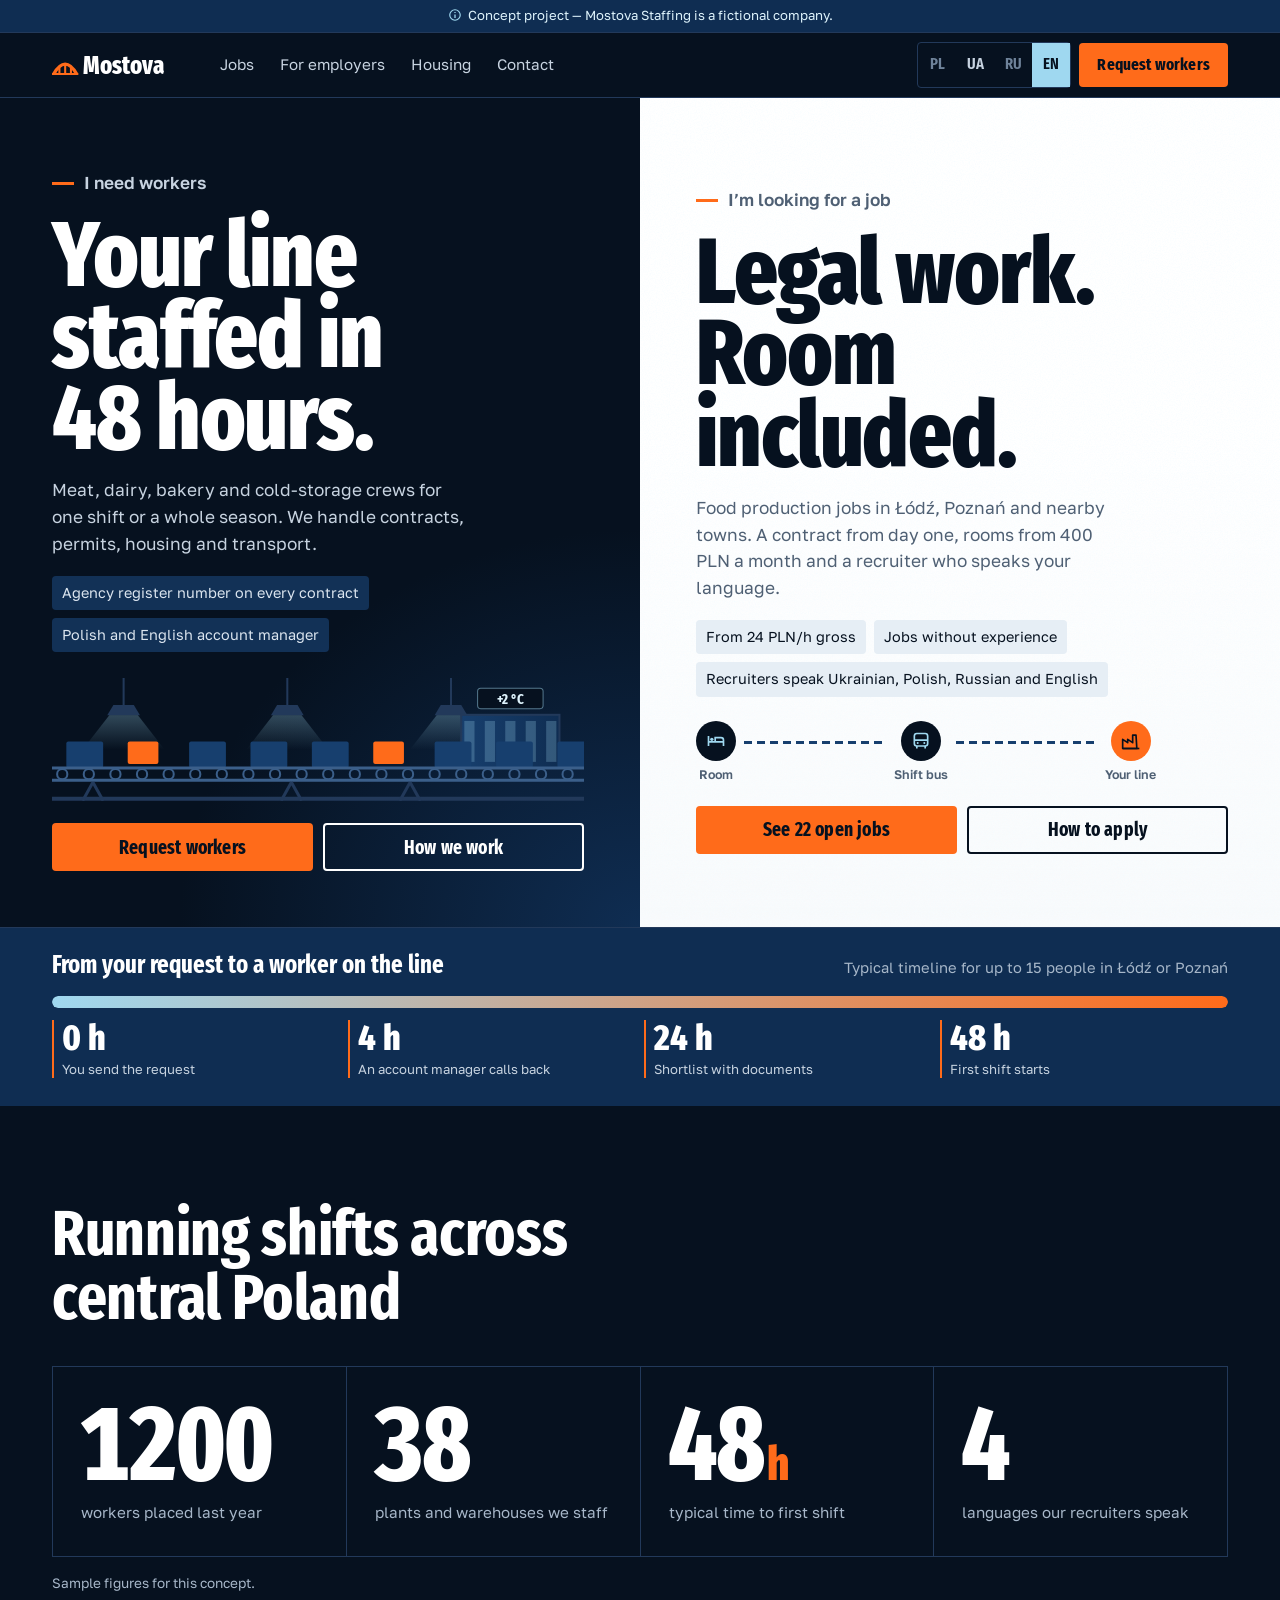
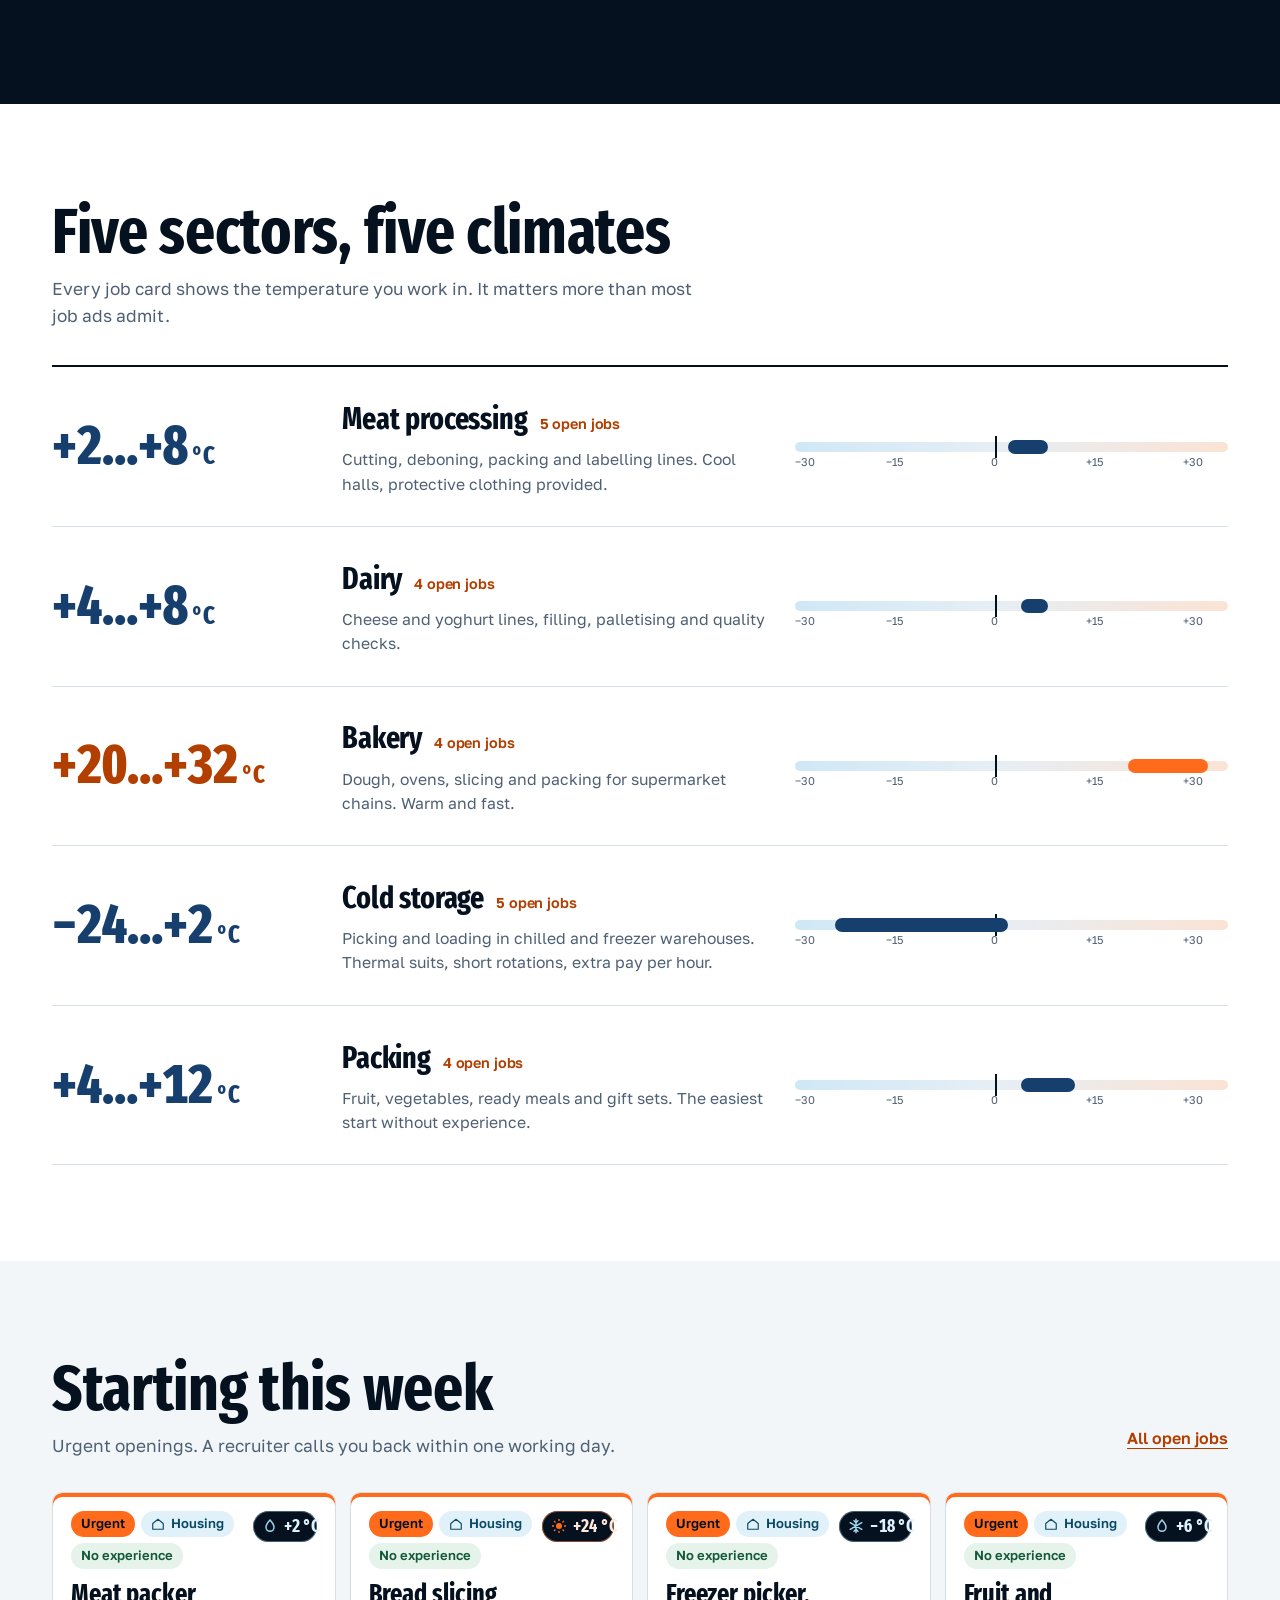
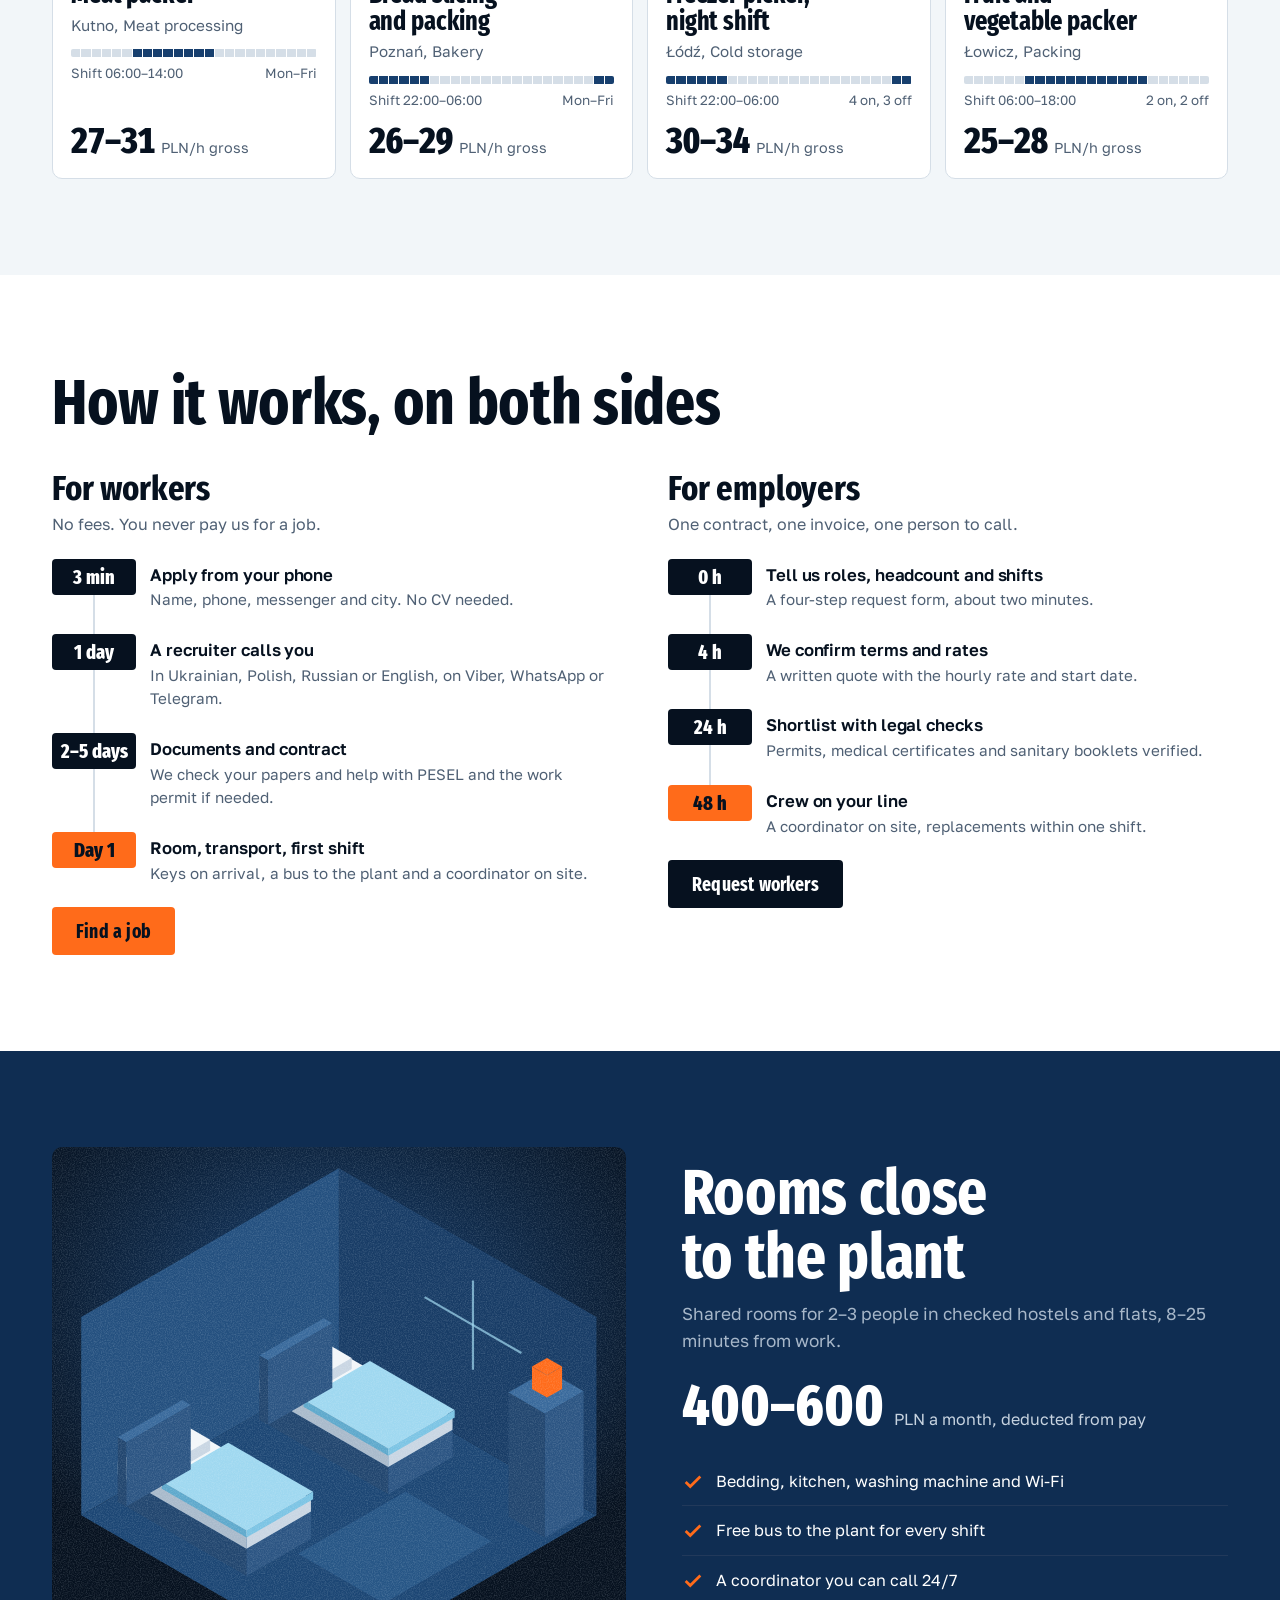
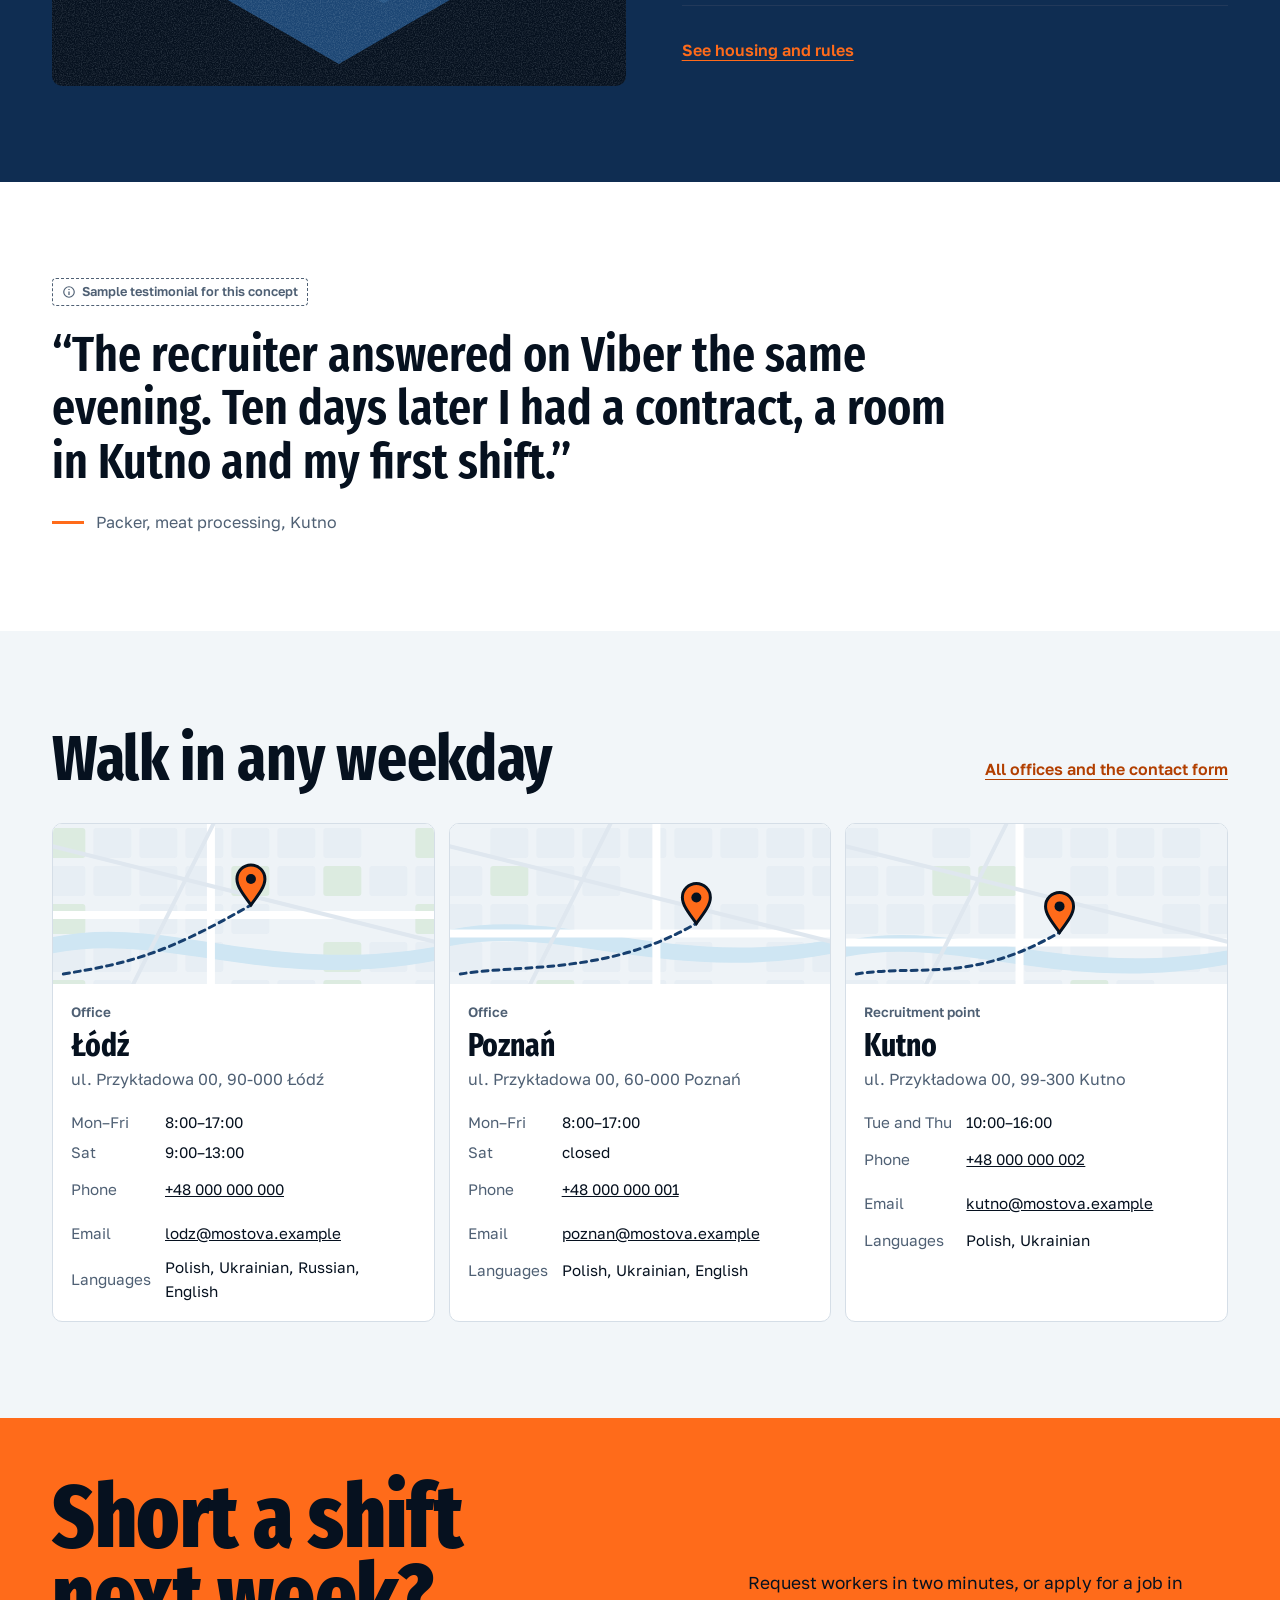
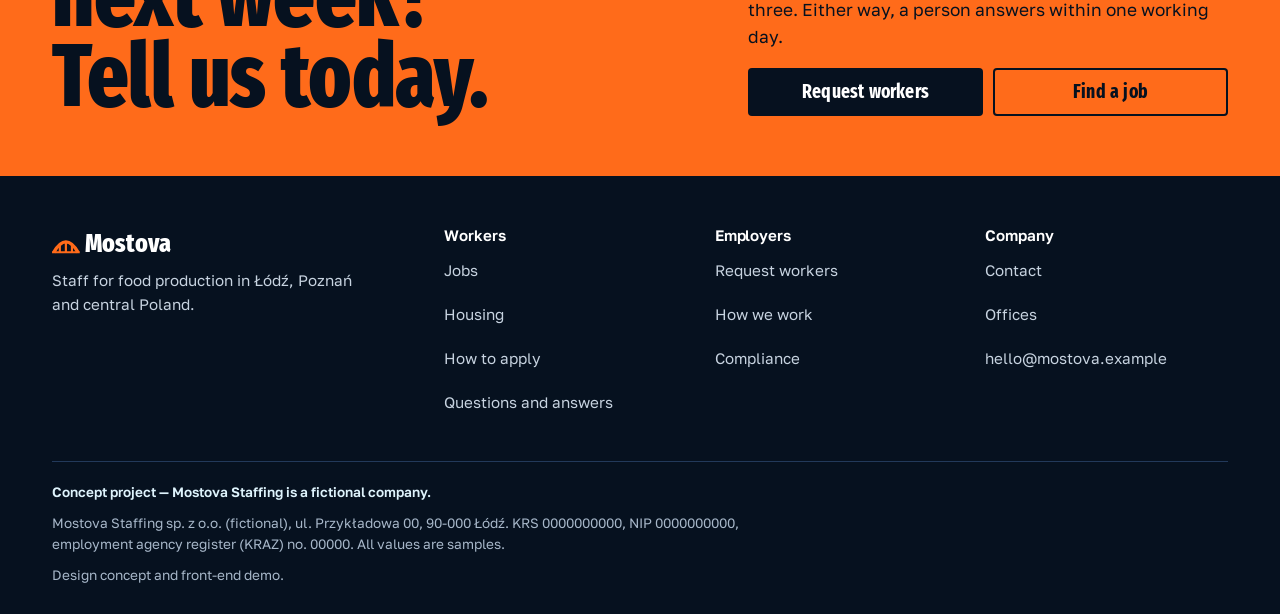
==== commit 718b2478: "Remove studio name from the demo" ====
--- a/index.html
+++ b/index.html
@@ -31,7 +31,7 @@
 </head>
 <body data-page="home" data-title="meta.home.t" data-desc="meta.home.d">
 <a class="skip" href="#main" data-i18n="skip">Skip to content</a>
-<p class="concept"><svg viewBox="0 0 24 24" aria-hidden="true"><circle cx="12" cy="12" r="9" fill="none" stroke="currentColor" stroke-width="2"/><path d="M12 11v6M12 7v1.5" stroke="currentColor" stroke-width="2.2"/></svg><span data-i18n="banner">Concept project by StackLayer Studio — Mostova Staffing is a fictional company.</span></p>
+<p class="concept"><svg viewBox="0 0 24 24" aria-hidden="true"><circle cx="12" cy="12" r="9" fill="none" stroke="currentColor" stroke-width="2"/><path d="M12 11v6M12 7v1.5" stroke="currentColor" stroke-width="2.2"/></svg><span data-i18n="banner">Concept project — Mostova Staffing is a fictional company.</span></p>
 <header class="site-header">
   <div class="wrap">
     <a class="brand" href="index.html" data-i18n-attr="aria-label:brand.home" aria-label="Mostova Staffing, home"><svg viewBox="0 0 150 34" aria-hidden="true"><path d="M2 28 Q16 4 30 28" fill="none" stroke="#ff6b1a" stroke-width="4"/><path d="M0 28h32M9 28v-8M16 28v-11M23 28v-8" stroke="#ff6b1a" stroke-width="2.5"/><text x="38" y="28" fill="#fff" font-family="Fira Sans Extra Condensed, Arial Narrow, sans-serif" font-weight="800" font-size="30">Mostova</text></svg></a>
@@ -281,9 +281,9 @@
       <div><h3 data-i18n="foot.company">Company</h3><ul><li><a href="contact.html" data-i18n="nav.contact">Contact</a></li><li><a href="contact.html#offices" data-i18n="foot.offices">Offices</a></li><li><a href="mailto:hello@mostova.example">hello@mostova.example</a></li></ul></div>
     </div>
     <div class="foot-legal">
-      <p class="foot-concept" data-i18n="banner">Concept project by StackLayer Studio — Mostova Staffing is a fictional company.</p>
+      <p class="foot-concept" data-i18n="banner">Concept project — Mostova Staffing is a fictional company.</p>
       <p data-i18n="foot.legal">Mostova Staffing sp. z o.o. (fictional), ul. Przykładowa 00, 90-000 Łódź. KRS 0000000000, NIP 0000000000, employment agency register (KRAZ) no. 00000. All values are samples.</p>
-      <p data-i18n="foot.made">Design and build: StackLayer Studio.</p>
+      <p data-i18n="foot.made">Design concept and front-end demo.</p>
     </div>
   </div>
 </footer>
